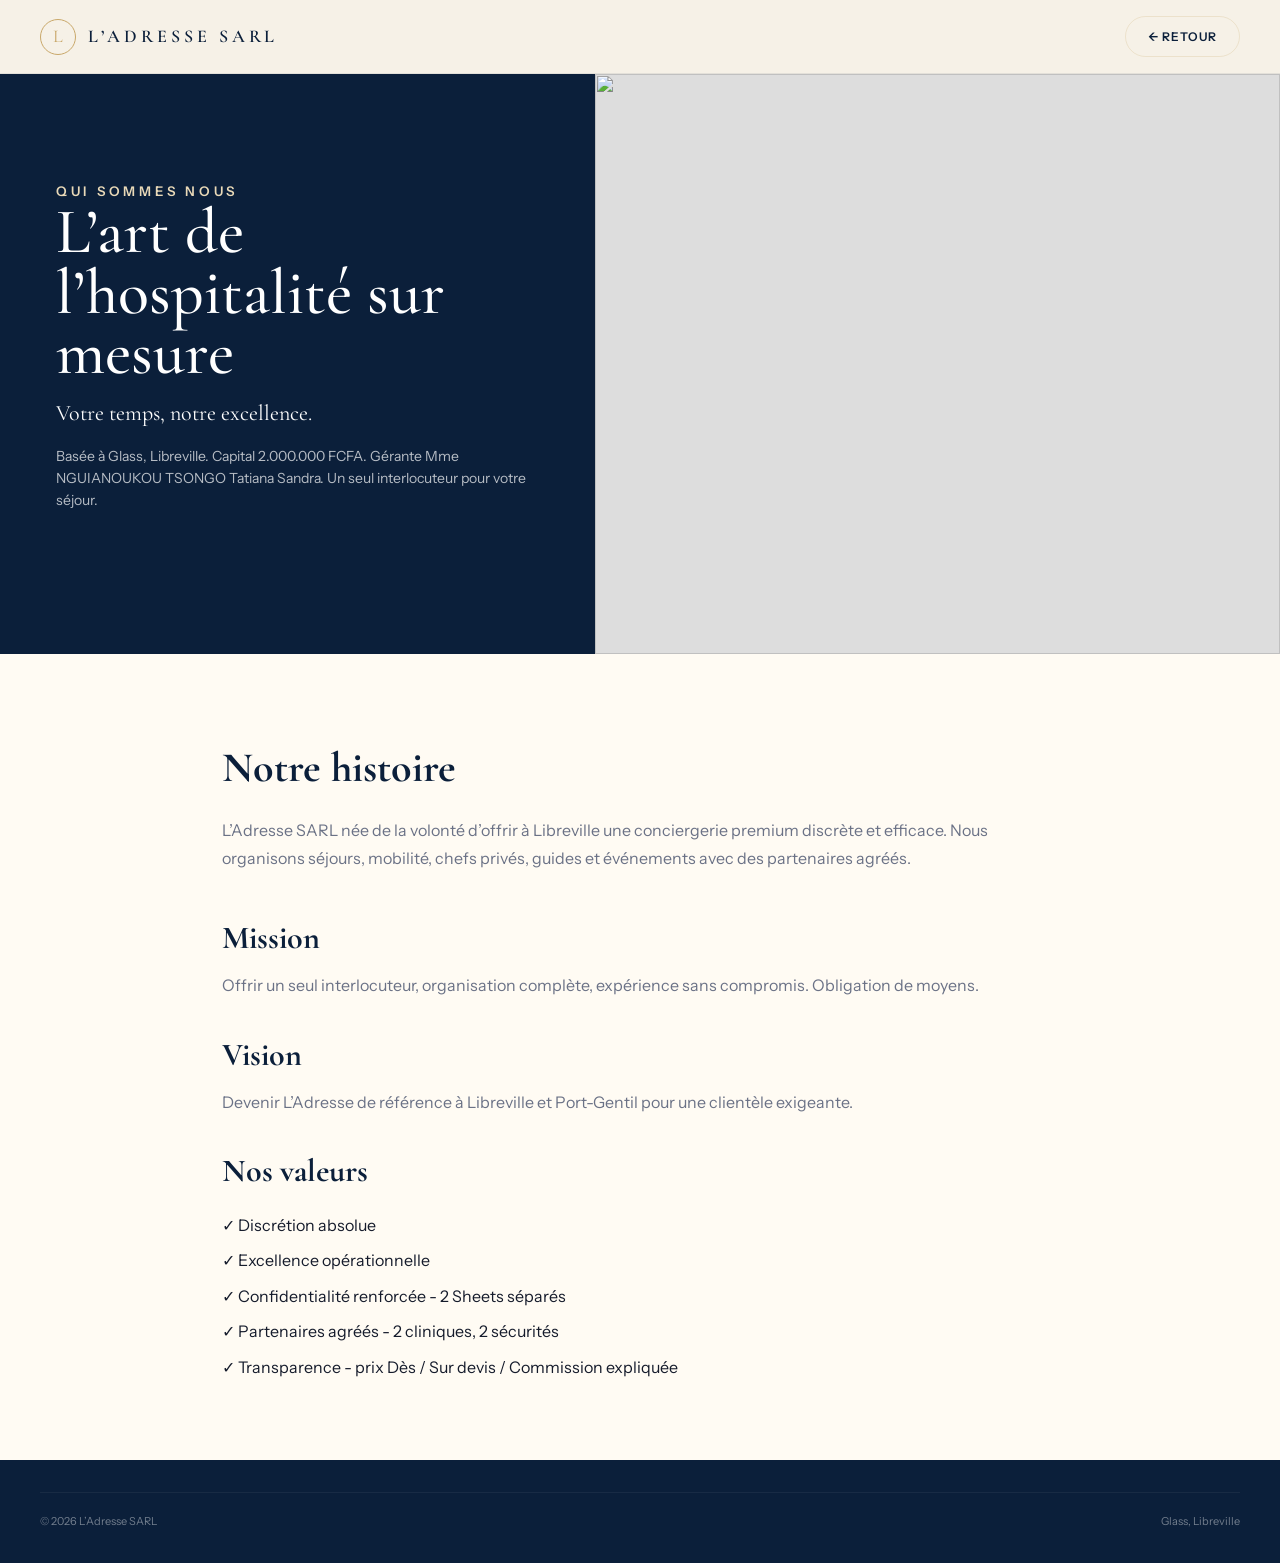
==== qui-sommes-nous.html @ 58cf84de "Update and rename admin.html to qui-sommes-nous.html" ====
<!DOCTYPE html>
<html lang="fr">
<head><meta charset="UTF-8"><meta name="viewport" content="width=device-width, initial-scale=1.0">
<title>Qui sommes nous - L’Adresse SARL</title>
<link href="https://fonts.googleapis.com/css2?family=Cormorant+Garamond:wght@400;600;700&family=Instrument+Sans:wght@400;500;600&display=swap" rel="stylesheet">
<link rel="stylesheet" href="style.css"></head>
<body>
<header class="top-header"><div class="brand"><div class="brand-icon">L</div><div class="brand-name">L’ADRESSE SARL</div></div><a class="btn-contact" href="index.html">← Retour</a></header>
<section class="hero" style="min-height:55vh"><div class="hero-left"><small style="letter-spacing:0.28em;color:var(--gold-light);font-weight:600">QUI SOMMES NOUS</small><h1>L’art de l’hospitalité sur mesure</h1><div class="hero-sub">Votre temps, notre excellence.</div><p class="hero-desc">Basée à Glass, Libreville. Capital 2.000.000 FCFA. Gérante Mme NGUIANOUKOU TSONGO Tatiana Sandra. Un seul interlocuteur pour votre séjour.</p></div><div class="hero-right"><img src="https://images.unsplash.com/photo-1566073771259-6a8506099945?w=800"></div></section>
<section style="padding:80px 0;background:var(--cream)"><div class="container" style="max-width:900px"><h2 style="font-size:42px;color:var(--navy)">Notre histoire</h2><p style="color:var(--muted);margin:16px 0 40px;line-height:1.7">L’Adresse SARL née de la volonté d’offrir à Libreville une conciergerie premium discrète et efficace. Nous organisons séjours, mobilité, chefs privés, guides et événements avec des partenaires agréés.</p><h2 style="font-size:32px;color:var(--navy)">Mission</h2><p style="color:var(--muted);margin:10px 0 30px">Offrir un seul interlocuteur, organisation complète, expérience sans compromis. Obligation de moyens.</p><h2 style="font-size:32px;color:var(--navy)">Vision</h2><p style="color:var(--muted);margin:10px 0 30px">Devenir L’Adresse de référence à Libreville et Port-Gentil pour une clientèle exigeante.</p><h2 style="font-size:32px;color:var(--navy)">Nos valeurs</h2><ul style="list-style:none;display:grid;gap:10px;margin-top:16px"><li>✓ Discrétion absolue</li><li>✓ Excellence opérationnelle</li><li>✓ Confidentialité renforcée - 2 Sheets séparés</li><li>✓ Partenaires agréés - 2 cliniques, 2 sécurités</li><li>✓ Transparence - prix Dès / Sur devis / Commission expliquée</li></ul></div></section>
<footer class="footer"><div class="footer-bottom"><span>© 2026 L’Adresse SARL</span><span>Glass, Libreville</span></div></footer>
</body>
</html>
---- style.css ----
:root{
--navy:#0B1F3A;--navy-light:#143157;--gold:#C9A86A;--gold-hover:#B8935A;
--gold-light:#E9D9B8;--cream:#FFFBF3;--cream2:#F6F1E7;--paper:#FFFEFB;
--text:#151B2B;--muted:#6B7286;--border:rgba(11,31,58,0.08);--border-gold:rgba(201,168,106,0.22);
}
*{margin:0;padding:0;box-sizing:border-box}
html{scroll-behavior:smooth}
body{font-family:'Instrument Sans',sans-serif;background:var(--cream);color:var(--text);line-height:1.6;-webkit-font-smoothing:antialiased}
h1,h2,h3{font-family:'Cormorant Garamond',serif}
a{text-decoration:none;color:inherit}
img{width:100%;display:block;object-fit:cover}
.container{max-width:1280px;margin:0 auto;padding:0 32px}
.badge-demo{display:inline-block;background:rgba(201,168,106,0.12);border:1px solid var(--border-gold);color:var(--gold-hover);padding:4px 10px;border-radius:100px;font-size:10px;letter-spacing:0.1em;text-transform:uppercase;font-weight:600;margin-bottom:12px}
.top-header{background:var(--cream2);border-bottom:1px solid var(--border);padding:16px 40px;display:flex;justify-content:space-between;align-items:center;position:sticky;top:0;z-index:100}
.brand{display:flex;align-items:center;gap:12px}
.brand-icon{width:36px;height:36px;border:1px solid var(--gold);border-radius:50%;display:flex;align-items:center;justify-content:center;color:var(--gold);font-family:'Cormorant Garamond';font-size:18px}
.brand-name{font-family:'Cormorant Garamond';font-size:18px;letter-spacing:0.22em;font-weight:600;color:var(--navy)}
.nav{display:flex;gap:28px;align-items:center}
.nav a{font-size:12px;letter-spacing:0.14em;text-transform:uppercase;font-weight:500;opacity:.7}
.nav a:hover{opacity:1}
.btn-contact{border:1px solid var(--border-gold);padding:10px 22px;border-radius:100px;font-size:12px;letter-spacing:0.08em;text-transform:uppercase;font-weight:600;color:var(--navy)}
.hero{display:grid;grid-template-columns:1fr 1.15fr;min-height:78vh;overflow:hidden}
.hero-left{background:var(--navy);color:white;padding:80px 56px;display:flex;flex-direction:column;justify-content:center}
.hero-left h1{font-size:64px;line-height:0.95;font-weight:500;margin-bottom:16px}
.hero-sub{font-size:22px;line-height:1.2;margin-bottom:18px;font-family:'Cormorant Garamond';font-weight:400}
.hero-desc{font-size:14px;color:rgba(255,255,255,0.7);line-height:1.6;max-width:480px;margin-bottom:36px}
.hero-btns{display:flex;gap:14px;flex-wrap:wrap}
.btn-gold{background:var(--gold);color:var(--navy);padding:14px 26px;border-radius:8px;font-size:13px;font-weight:600;border:none;cursor:pointer;transition:.2s}
.btn-gold:hover{background:var(--gold-hover);transform:translateY(-1px)}
.btn-outline{border:1px solid rgba(255,255,255,0.25);color:white;padding:13px 26px;border-radius:8px;font-size:13px;background:transparent;cursor:pointer}
.hero-loc{margin-top:36px;font-size:11px;letter-spacing:0.08em;color:var(--gold-light);opacity:.8}
.hero-right{position:relative;background:#ddd}
.hero-right img{height:100%;min-height:580px;object-fit:cover}
.services-intro{background:var(--cream);padding:72px 0 40px;text-align:center;border-bottom:1px solid var(--border)}
.services-intro small{font-size:11px;letter-spacing:0.28em;text-transform:uppercase;color:var(--muted);font-weight:600;display:block;margin-bottom:8px}
.services-intro h2{font-size:15px;letter-spacing:0.02em;font-weight:500;font-family:'Instrument Sans'}
.services-grid-3{display:grid;grid-template-columns:repeat(3,1fr);gap:0;max-width:1100px;margin:40px auto 0;border-top:1px solid var(--border)}
.svc3{padding:40px 32px;text-align:center;border-right:1px solid var(--border)}
.svc3:last-child{border-right:none}
.svc3 h3{font-size:18px;margin-bottom:12px;color:var(--navy)}
.svc3 p{font-size:13px;color:var(--muted);line-height:1.6;max-width:300px;margin:0 auto}
.svc3 .icon img{width:28px;height:28px;object-fit:contain;filter:brightness(0) saturate(100%);opacity:0.9}
.svc3 .icon{background:white;border:1px solid var(--border-gold);width:56px;height:56px;border-radius:50%;display:flex;align-items:center;justify-content:center;margin:0 auto 20px;transition:.2s}
.svc3:hover .icon{border-color:var(--gold);background:var(--cream2);transform:scale(1.05)}
.section-cards{background:var(--cream2);padding:80px 0}
.section-header{max-width:1280px;margin:0 auto 32px;padding:0 32px;text-align:center}
.section-header h2{font-size:42px;line-height:1.05;color:var(--navy);margin-bottom:12px}
.section-header p{color:var(--muted);font-size:14px;max-width:600px;margin:0 auto}
.cards-wrapper{max-width:1280px;margin:0 auto;padding:0 32px;display:flex;justify-content:center}
.cards-scroll{display:flex;gap:24px;overflow-x:auto;padding:10px 0 30px;scroll-snap-type:x mandatory;scrollbar-width:none;max-width:100%}
.cards-scroll.is-centered{justify-content:center;overflow:visible;flex-wrap:wrap}
.cards-scroll::-webkit-scrollbar{display:none}
.q-card{flex:0 0 360px;scroll-snap-align:start;background:white;border:1px solid var(--border);overflow:hidden;transition:.3s;cursor:pointer;border-radius:12px}
.q-card:hover{transform:translateY(-4px);box-shadow:0 18px 40px rgba(11,31,58,0.08)}
.q-card-img{height:380px;overflow:hidden;background:var(--navy)}
.q-card-img img{height:100%;transition:.6s}
.q-card:hover .q-card-img img{transform:scale(1.05)}
.q-card-body{padding:28px 24px 24px}
.q-card-body h3{font-size:26px;line-height:1.1;margin-bottom:14px}
.q-card-body p{font-size:13.5px;color:var(--muted);line-height:1.6;margin-bottom:22px;min-height:60px}
.q-btn{width:100%;background:var(--text);color:white;border:none;padding:14px;border-radius:100px;font-size:13px;font-weight:600;cursor:pointer}

/* ABONNEMENTS - FIX CHOQUE APLICADO AQUÍ */
.abonnements-section{background:var(--navy);color:white;padding:90px 0 110px}
.abonnement-intro{text-align:center;max-width:720px;margin:0 auto 48px}
.abonnement-intro small{letter-spacing:0.28em;text-transform:uppercase;color:var(--gold-light);font-weight:600;font-size:11px;display:block;margin-bottom:8px}
.abonnement-intro h2{font-size:44px;margin:12px 0;color:white;line-height:1.05}
.abonnement-intro p{color:rgba(255,255,255,0.6);font-size:14px;line-height:1.6}
.abonnement-grid{display:grid;grid-template-columns:repeat(3,1fr);gap:24px;row-gap:40px;max-width:1100px;margin:0 auto 64px}
.abonnement-card{background:white;color:var(--text);border-radius:16px;padding:28px;border:1px solid var(--border);display:flex;flex-direction:column}
.abonnement-card.featured{background:var(--cream);border:2px solid var(--gold);transform:none !important;box-shadow:0 20px 40px rgba(0,0,0,0.15);margin-bottom:8px}
.abonnement-top{border-bottom:1px solid var(--border);padding-bottom:20px;margin-bottom:20px}
.badge-abonnement{font-size:10px;letter-spacing:0.1em;text-transform:uppercase;font-weight:600;background:var(--navy);color:white;padding:4px 10px;border-radius:100px;display:inline-block}
.badge-abonnement.gold{background:var(--gold);color:var(--navy)}
.badge-abonnement.dark{background:var(--text)}
.abonnement-card h3{font-family:'Cormorant Garamond';font-size:30px;margin:12px 0 4px;color:var(--navy)}
.price-abonnement{font-family:'Cormorant Garamond';font-size:36px;font-weight:600}
.price-abonnement small{font-family:'Instrument Sans';font-size:12px;color:var(--muted)}
.abonnement-list{list-style:none;margin:0 0 20px;display:flex;flex-direction:column;gap:10px;font-size:13px;color:var(--muted)}
.abonnement-list li:before{content:'✓';color:var(--gold);font-weight:700;margin-right:8px}
.btn-info{width:100%;background:transparent;border:1px solid var(--border);padding:12px;border-radius:100px;font-size:12px;font-weight:600;cursor:pointer;margin-bottom:12px}
.btn-info:hover{background:var(--cream2)}
.info-extra{display:none;background:var(--cream2);padding:14px;border-radius:10px;font-size:12.5px;line-height:1.5;margin-bottom:16px;color:var(--muted)}
.btn-whatsapp{width:100%;background:var(--text);color:white;border:none;padding:14px;border-radius:100px;font-size:13px;font-weight:600;cursor:pointer;margin-top:auto}
.btn-whatsapp:hover{background:var(--navy-light)}
.abonnement-cta-final{text-align:center;margin-top:96px;background:rgba(255,255,255,0.06);border:1px solid rgba(255,255,255,0.1);padding:32px;border-radius:16px;max-width:700px;margin-left:auto;margin-right:auto}
.abonnement-cta-final h3{font-size:28px;color:white;margin-bottom:8px}
.btn-gold-large{background:var(--gold);color:var(--navy);padding:16px 32px;border-radius:100px;border:none;font-weight:700;font-size:14px;cursor:pointer;margin-top:16px}

.config-wrap{max-width:1000px;margin:60px auto;background:white;border-radius:20px;border:1px solid var(--border);overflow:hidden}
.config-tabs{display:flex;border-bottom:1px solid var(--border)}
.config-tabs button{flex:1;padding:18px;border:none;background:transparent;font-size:12px;letter-spacing:0.08em;text-transform:uppercase;font-weight:600;color:var(--muted);cursor:pointer;border-right:1px solid var(--border)}
.config-tabs button.active{background:var(--navy);color:white}
.config-body{padding:32px}
.config-grid{display:grid;grid-template-columns:repeat(2,1fr);gap:16px}
.opt{border:1.5px solid var(--border);border-radius:12px;padding:16px;display:flex;gap:14px;align-items:center;cursor:pointer;transition:.2s}
.opt.selected{border-color:var(--navy);background:var(--cream2)}
.opt img{width:72px;height:72px;border-radius:10px}
.footer{background:var(--navy);color:rgba(255,255,255,0.6);padding:32px 40px;font-size:12px}
.footer-bottom{border-top:1px solid rgba(255,255,255,0.08);padding-top:20px;display:flex;justify-content:space-between;opacity:.7;font-size:11px;max-width:1280px;margin:0 auto;flex-wrap:wrap;gap:12px}
@media(max-width:1024px){
.hero{grid-template-columns:1fr}.hero-left{padding:48px 32px}.hero-right img{min-height:420px}
.services-grid-3{grid-template-columns:1fr;border-top:none}.svc3{border-right:none;border-bottom:1px solid var(--border)}
.abonnement-grid{grid-template-columns:1fr}.abonnement-card.featured{transform:none}
.cards-wrapper{padding:0 16px}
.cards-scroll{justify-content:flex-start!important;overflow-x:auto;flex-wrap:nowrap!important}
.q-card{flex:0 0 85vw}
.nav{display:none}
.top-header{padding:12px 20px}
.container{padding:0 20px}
}
@media(max-width:640px){
.abonnement-intro h2{font-size:32px}
.hero-left h1{font-size:42px}
.price-abonnement{font-size:30px}
}
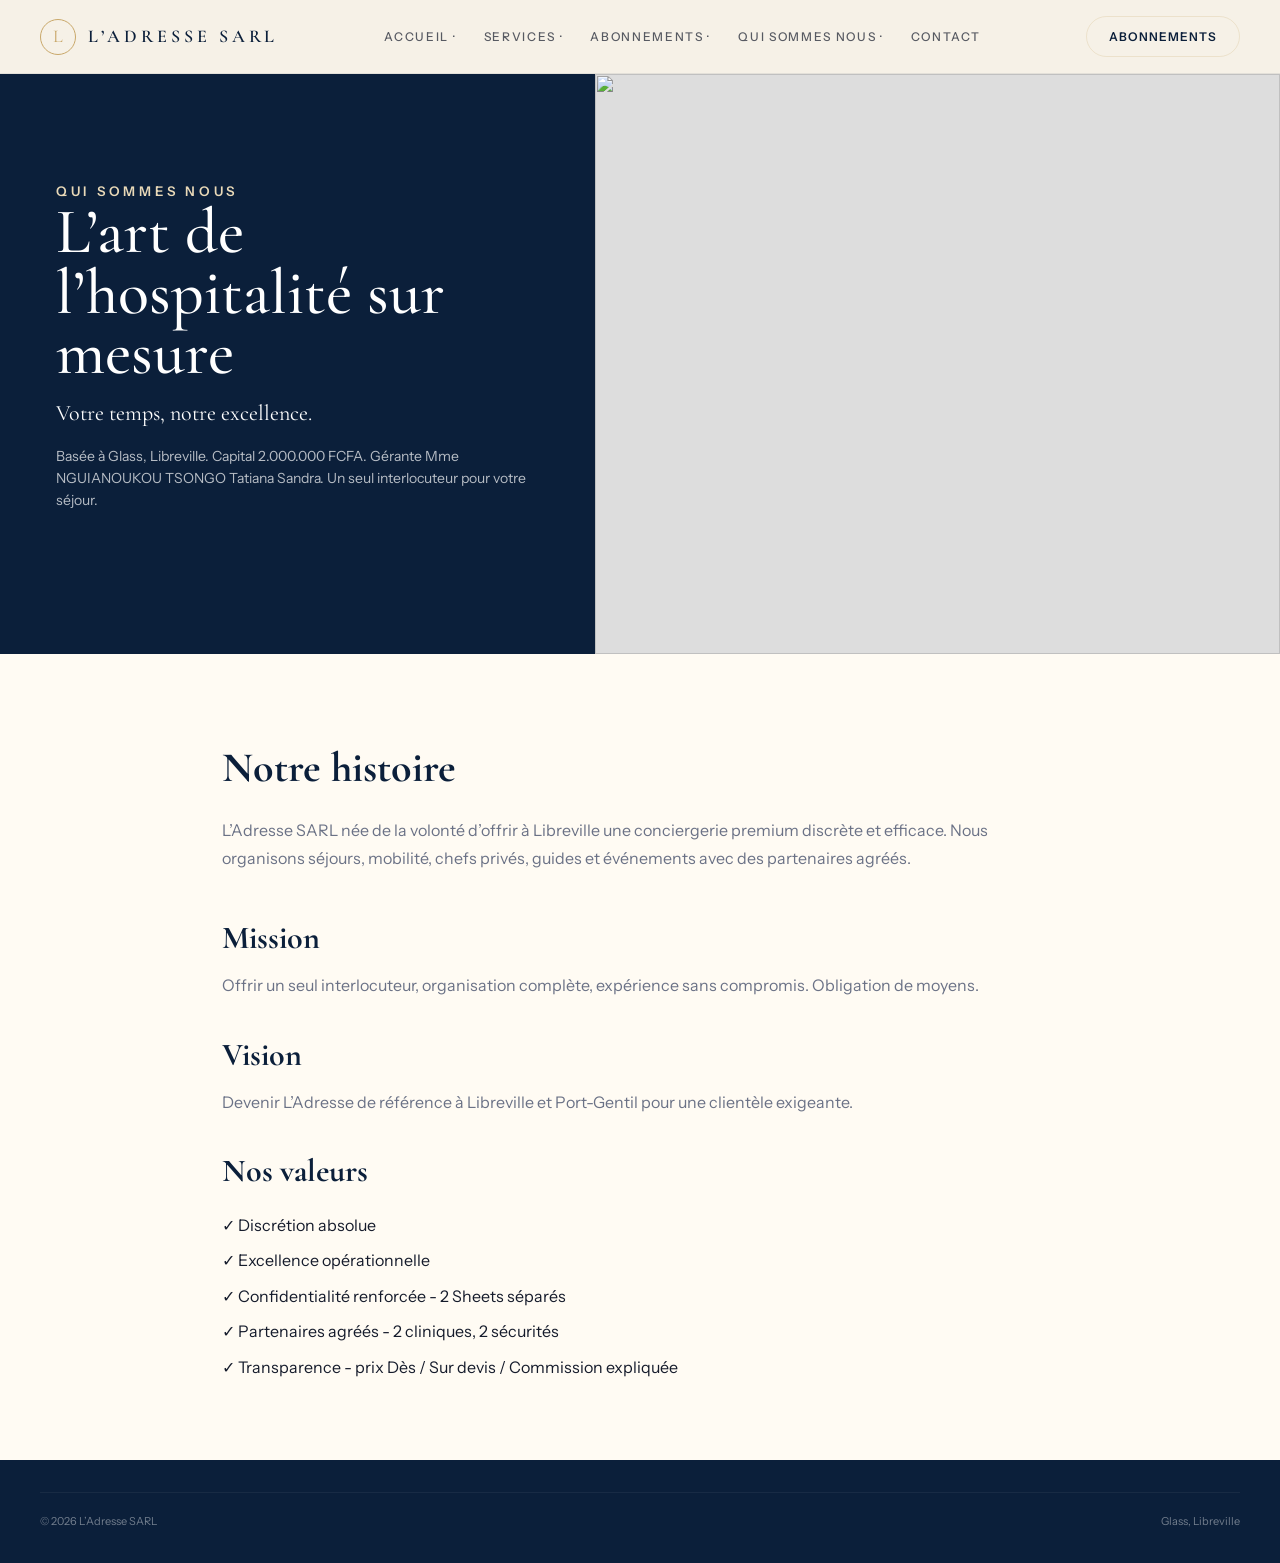
==== commit d685457d: "Add navigation menu to qui-sommes-nous.html" ====
--- a/qui-sommes-nous.html
+++ b/qui-sommes-nous.html
@@ -5,9 +5,31 @@
 <link href="https://fonts.googleapis.com/css2?family=Cormorant+Garamond:wght@400;600;700&family=Instrument+Sans:wght@400;500;600&display=swap" rel="stylesheet">
 <link rel="stylesheet" href="style.css"></head>
 <body>
-<header class="top-header"><div class="brand"><div class="brand-icon">L</div><div class="brand-name">L’ADRESSE SARL</div></div><a class="btn-contact" href="index.html">← Retour</a></header>
-<section class="hero" style="min-height:55vh"><div class="hero-left"><small style="letter-spacing:0.28em;color:var(--gold-light);font-weight:600">QUI SOMMES NOUS</small><h1>L’art de l’hospitalité sur mesure</h1><div class="hero-sub">Votre temps, notre excellence.</div><p class="hero-desc">Basée à Glass, Libreville. Capital 2.000.000 FCFA. Gérante Mme NGUIANOUKOU TSONGO Tatiana Sandra. Un seul interlocuteur pour votre séjour.</p></div><div class="hero-right"><img src="https://images.unsplash.com/photo-1566073771259-6a8506099945?w=800"></div></section>
+  
+<header class="top-header">
+  <div class="brand"><div class="brand-icon">L</div><div class="brand-name">L’ADRESSE SARL</div></div>
+  <nav class="nav" id="mainNav">
+    <a href="index.html#accueil">Accueil ·</a>
+    <a href="index.html#services">Services ·</a>
+    <a href="index.html#abonnements">Abonnements ·</a>
+    <a href="qui-sommes-nous.html">Qui sommes nous ·</a>
+    <a href="index.html#contact">Contact</a>
+  </nav>
+  <div style="display:flex;gap:10px;align-items:center">
+    <a class="btn-contact hide-mobile" href="index.html#abonnements">Abonnements</a>
+    <button class="burger" id="burgerBtn" aria-label="Menu">☰</button>
+  </div>
+</header>
+
+  <section class="hero" style="min-height:55vh"><div class="hero-left"><small style="letter-spacing:0.28em;color:var(--gold-light);font-weight:600">QUI SOMMES NOUS</small><h1>L’art de l’hospitalité sur mesure</h1><div class="hero-sub">Votre temps, notre excellence.</div><p class="hero-desc">Basée à Glass, Libreville. Capital 2.000.000 FCFA. Gérante Mme NGUIANOUKOU TSONGO Tatiana Sandra. Un seul interlocuteur pour votre séjour.</p></div><div class="hero-right"><img src="https://images.unsplash.com/photo-1566073771259-6a8506099945?w=800"></div></section>
 <section style="padding:80px 0;background:var(--cream)"><div class="container" style="max-width:900px"><h2 style="font-size:42px;color:var(--navy)">Notre histoire</h2><p style="color:var(--muted);margin:16px 0 40px;line-height:1.7">L’Adresse SARL née de la volonté d’offrir à Libreville une conciergerie premium discrète et efficace. Nous organisons séjours, mobilité, chefs privés, guides et événements avec des partenaires agréés.</p><h2 style="font-size:32px;color:var(--navy)">Mission</h2><p style="color:var(--muted);margin:10px 0 30px">Offrir un seul interlocuteur, organisation complète, expérience sans compromis. Obligation de moyens.</p><h2 style="font-size:32px;color:var(--navy)">Vision</h2><p style="color:var(--muted);margin:10px 0 30px">Devenir L’Adresse de référence à Libreville et Port-Gentil pour une clientèle exigeante.</p><h2 style="font-size:32px;color:var(--navy)">Nos valeurs</h2><ul style="list-style:none;display:grid;gap:10px;margin-top:16px"><li>✓ Discrétion absolue</li><li>✓ Excellence opérationnelle</li><li>✓ Confidentialité renforcée - 2 Sheets séparés</li><li>✓ Partenaires agréés - 2 cliniques, 2 sécurités</li><li>✓ Transparence - prix Dès / Sur devis / Commission expliquée</li></ul></div></section>
 <footer class="footer"><div class="footer-bottom"><span>© 2026 L’Adresse SARL</span><span>Glass, Libreville</span></div></footer>
+<script>
+const burger=document.getElementById('burgerBtn');
+const nav=document.getElementById('mainNav');
+if(burger){burger.addEventListener('click',()=>{nav.classList.toggle('open'); burger.textContent=nav.classList.contains('open')?'✕':'☰';});}
+document.querySelectorAll('.nav a').forEach(a=>a.addEventListener('click',()=>{nav.classList.remove('open'); if(burger) burger.textContent='☰';}));
+</script>
+
 </body>
 </html>
--- a/style.css
+++ b/style.css
@@ -5,9 +5,9 @@
 }
 *{margin:0;padding:0;box-sizing:border-box}
 html{scroll-behavior:smooth}
-body{font-family:'Instrument Sans',sans-serif;background:var(--cream);color:var(--text);line-height:1.6;-webkit-font-smoothing:antialiased}
+body{font-family:'Instrument Sans',sans-serif;background:var(--cream);color:var(--text);line-height:1.6;-webkit-font-smoothing:antialiased;-webkit-tap-highlight-color:transparent}
 h1,h2,h3{font-family:'Cormorant Garamond',serif}
-a{text-decoration:none;color:inherit}
+a{text-decoration:none;color:inherit;-webkit-text-fill-color:inherit}
 img{width:100%;display:block;object-fit:cover}
 .container{max-width:1280px;margin:0 auto;padding:0 32px}
 .badge-demo{display:inline-block;background:rgba(201,168,106,0.12);border:1px solid var(--border-gold);color:var(--gold-hover);padding:4px 10px;border-radius:100px;font-size:10px;letter-spacing:0.1em;text-transform:uppercase;font-weight:600;margin-bottom:12px}
@@ -29,8 +29,8 @@
 .btn-gold:hover{background:var(--gold-hover);transform:translateY(-1px)}
 .btn-outline{border:1px solid rgba(255,255,255,0.25);color:white;padding:13px 26px;border-radius:8px;font-size:13px;background:transparent;cursor:pointer}
 .hero-loc{margin-top:36px;font-size:11px;letter-spacing:0.08em;color:var(--gold-light);opacity:.8}
-.hero-right{position:relative;background:#ddd}
-.hero-right img{height:100%;min-height:580px;object-fit:cover}
+.hero-right{position:relative;background:#ddd;display:block}
+.hero-right img{height:100%;min-height:580px;object-fit:cover;display:block}
 .services-intro{background:var(--cream);padding:72px 0 40px;text-align:center;border-bottom:1px solid var(--border)}
 .services-intro small{font-size:11px;letter-spacing:0.28em;text-transform:uppercase;color:var(--muted);font-weight:600;display:block;margin-bottom:8px}
 .services-intro h2{font-size:15px;letter-spacing:0.02em;font-weight:500;font-family:'Instrument Sans'}
@@ -59,8 +59,6 @@
 .q-card-body h3{font-size:26px;line-height:1.1;margin-bottom:14px}
 .q-card-body p{font-size:13.5px;color:var(--muted);line-height:1.6;margin-bottom:22px;min-height:60px}
 .q-btn{width:100%;background:var(--text);color:white;border:none;padding:14px;border-radius:100px;font-size:13px;font-weight:600;cursor:pointer}
-
-/* ABONNEMENTS - FIX CHOQUE APLICADO AQUÍ */
 .abonnements-section{background:var(--navy);color:white;padding:90px 0 110px}
 .abonnement-intro{text-align:center;max-width:720px;margin:0 auto 48px}
 .abonnement-intro small{letter-spacing:0.28em;text-transform:uppercase;color:var(--gold-light);font-weight:600;font-size:11px;display:block;margin-bottom:8px}
@@ -86,18 +84,19 @@
 .abonnement-cta-final{text-align:center;margin-top:96px;background:rgba(255,255,255,0.06);border:1px solid rgba(255,255,255,0.1);padding:32px;border-radius:16px;max-width:700px;margin-left:auto;margin-right:auto}
 .abonnement-cta-final h3{font-size:28px;color:white;margin-bottom:8px}
 .btn-gold-large{background:var(--gold);color:var(--navy);padding:16px 32px;border-radius:100px;border:none;font-weight:700;font-size:14px;cursor:pointer;margin-top:16px}
-
-.config-wrap{max-width:1000px;margin:60px auto;background:white;border-radius:20px;border:1px solid var(--border);overflow:hidden}
-.config-tabs{display:flex;border-bottom:1px solid var(--border)}
+.config-wrap{max-width:1000px;margin:60px auto;background:white;border-radius:20px;border:1px solid var(--border);overflow:hidden;position:relative}
+.config-tabs{display:flex;border-bottom:1px solid var(--border);overflow:hidden}
 .config-tabs button{flex:1;padding:18px;border:none;background:transparent;font-size:12px;letter-spacing:0.08em;text-transform:uppercase;font-weight:600;color:var(--muted);cursor:pointer;border-right:1px solid var(--border)}
 .config-tabs button.active{background:var(--navy);color:white}
 .config-body{padding:32px}
 .config-grid{display:grid;grid-template-columns:repeat(2,1fr);gap:16px}
-.opt{border:1.5px solid var(--border);border-radius:12px;padding:16px;display:flex;gap:14px;align-items:center;cursor:pointer;transition:.2s}
+.opt{border:1.5px solid var(--border);border-radius:12px;padding:16px;display:flex;gap:14px;align-items:center;cursor:pointer;transition:.2s;background:white}
 .opt.selected{border-color:var(--navy);background:var(--cream2)}
-.opt img{width:72px;height:72px;border-radius:10px}
+.opt img{width:72px;height:72px;border-radius:10px;flex-shrink:0}
 .footer{background:var(--navy);color:rgba(255,255,255,0.6);padding:32px 40px;font-size:12px}
 .footer-bottom{border-top:1px solid rgba(255,255,255,0.08);padding-top:20px;display:flex;justify-content:space-between;opacity:.7;font-size:11px;max-width:1280px;margin:0 auto;flex-wrap:wrap;gap:12px}
+a[href^="tel"], a[href^="mailto"], .footer-bottom span{color:inherit !important;-webkit-text-fill-color:inherit !important;text-decoration:none !important}
+
 @media(max-width:1024px){
 .hero{grid-template-columns:1fr}.hero-left{padding:48px 32px}.hero-right img{min-height:420px}
 .services-grid-3{grid-template-columns:1fr;border-top:none}.svc3{border-right:none;border-bottom:1px solid var(--border)}
@@ -109,8 +108,50 @@
 .top-header{padding:12px 20px}
 .container{padding:0 20px}
 }
+
+@media(max-width:768px){
+.hero{display:flex !important;flex-direction:column !important;min-height:auto !important}
+.hero-left{padding:32px 20px !important;order:1}
+.hero-left h1{font-size:38px !important}
+.hero-right{order:2;width:100% !important;height:300px !important;min-height:300px !important;display:block !important;margin:0 !important;border-radius:0 !important}
+.hero-right img{height:100% !important;min-height:300px !important;width:100% !important;object-fit:cover !important}
+.config-wrap{margin:20px auto !important;border-radius:16px !important}
+.config-tabs{display:flex !important;overflow-x:auto !important;-webkit-overflow-scrolling:touch !important;scrollbar-width:none !important}
+.config-tabs::-webkit-scrollbar{display:none !important}
+.config-tabs button{flex:0 0 44% !important;white-space:normal !important;line-height:1.2 !important;font-size:11px !important;padding:14px 10px !important;min-height:54px !important;display:flex !important;align-items:center !important;justify-content:center !important}
+.config-wrap::after{content:"← glissez pour voir →";position:absolute;bottom:6px;left:50%;transform:translateX(-50%);font-size:9px;letter-spacing:0.15em;text-transform:uppercase;color:var(--muted);opacity:0.6;pointer-events:none;background:var(--cream);padding:2px 10px;border-radius:100px;border:1px solid var(--border)}
+.config-body{padding:16px !important;padding-bottom:32px !important}
+.config-grid{grid-template-columns:1fr !important;gap:12px !important}
+.config-grid .opt{width:100% !important;min-height:80px !important}
+.config-grid .opt img{width:62px !important;height:62px !important}
+.config-body input, .config-body select{font-size:16px !important}
+.config-body div[style*="grid-template-columns:1fr 1fr"]{grid-template-columns:1fr !important}
+}
 @media(max-width:640px){
 .abonnement-intro h2{font-size:32px}
 .hero-left h1{font-size:42px}
 .price-abonnement{font-size:30px}
 }
+
+/* MENU MOBILE L'ADRESSE - FIX */
+.burger{display:none;background:var(--navy);color:white;border:none;width:44px;height:44px;border-radius:12px;font-size:22px;cursor:pointer}
+@media (max-width: 900px){
+  .top-header{padding:12px 16px;position:sticky;top:0;z-index:100;background:white}
+  .burger{display:block}
+  .hide-mobile{display:none !important}
+  .nav{
+    position:fixed;top:70px;left:0;right:0;background:white;
+    flex-direction:column;align-items:flex-start;
+    padding:20px;gap:16px;
+    box-shadow:0 10px 30px rgba(0,0,0,0.1);
+    transform:translateY(-120%);transition:0.3s ease;opacity:0;pointer-events:none;
+  }
+  .nav.open{transform:translateY(0);opacity:1;pointer-events:auto}
+  .nav a{font-size:18px !important}
+  .hero{flex-direction:column;padding:20px !important}
+  .hero-left h1{font-size:36px !important}
+  .services-grid-3{grid-template-columns:1fr !important}
+  .config-wrap{margin:0 10px}
+  .config-tabs{display:flex;overflow-x:auto;gap:8px;padding-bottom:8px}
+  .config-tabs button{white-space:nowrap;flex-shrink:0}
+}
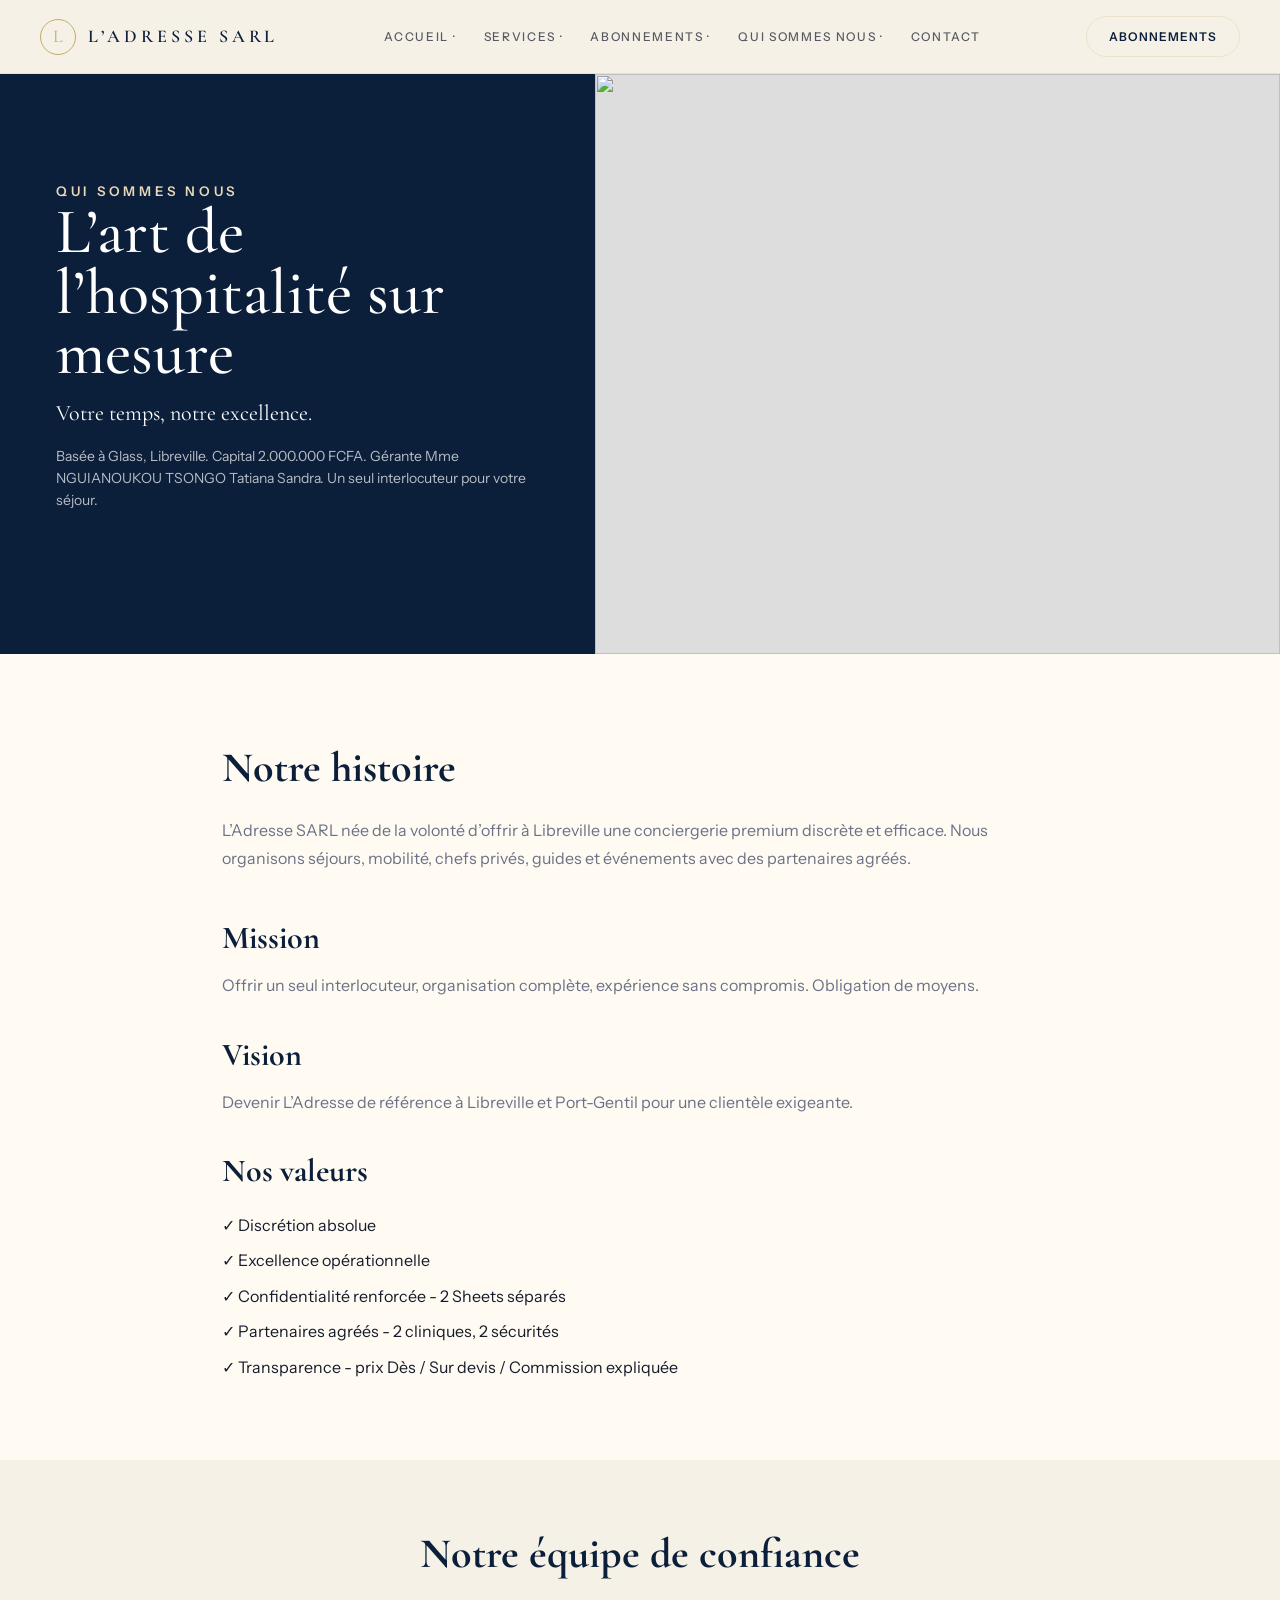
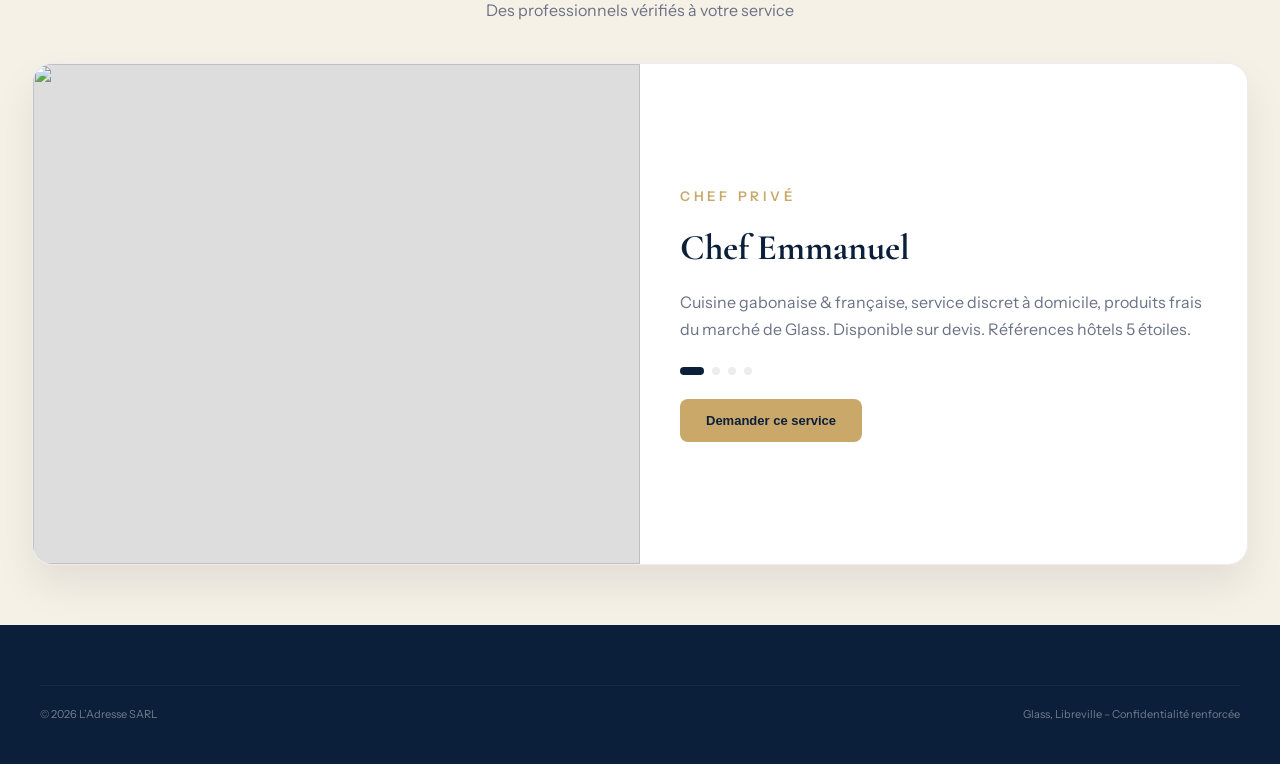
==== commit dbf0a5ec: "Update navigation link and add team section" ====
--- a/qui-sommes-nous.html
+++ b/qui-sommes-nous.html
@@ -5,12 +5,11 @@
 <link href="https://fonts.googleapis.com/css2?family=Cormorant+Garamond:wght@400;600;700&family=Instrument+Sans:wght@400;500;600&display=swap" rel="stylesheet">
 <link rel="stylesheet" href="style.css"></head>
 <body>
-  
 <header class="top-header">
   <div class="brand"><div class="brand-icon">L</div><div class="brand-name">L’ADRESSE SARL</div></div>
   <nav class="nav" id="mainNav">
     <a href="index.html#accueil">Accueil ·</a>
-    <a href="index.html#services">Services ·</a>
+    <a href="index.html#services-cards">Services ·</a>
     <a href="index.html#abonnements">Abonnements ·</a>
     <a href="qui-sommes-nous.html">Qui sommes nous ·</a>
     <a href="index.html#contact">Contact</a>
@@ -20,16 +19,54 @@
     <button class="burger" id="burgerBtn" aria-label="Menu">☰</button>
   </div>
 </header>
+<section class="hero" style="min-height:55vh"><div class="hero-left"><small style="letter-spacing:0.28em;color:var(--gold-light);font-weight:600">QUI SOMMES NOUS</small><h1>L’art de l’hospitalité sur mesure</h1><div class="hero-sub">Votre temps, notre excellence.</div><p class="hero-desc">Basée à Glass, Libreville. Capital 2.000.000 FCFA. Gérante Mme NGUIANOUKOU TSONGO Tatiana Sandra. Un seul interlocuteur pour votre séjour.</p></div><div class="hero-right"><img src="https://images.unsplash.com/photo-1566073771259-6a8506099945?w=800"></div></section>
+<section style="padding:80px 0;background:var(--cream)"><div class="container" style="max-width:900px"><h2 style="font-size:42px;color:var(--navy)">Notre histoire</h2><p style="color:var(--muted);margin:16px 0 40px;line-height:1.7">L’Adresse SARL née de la volonté d’offrir à Libreville une conciergerie premium discrète et efficace. Nous organisons séjours, mobilité, chefs privés, guides et événements avec des partenaires agréés.</p><h2 style="font-size:32px;color:var(--navy)">Mission</h2><p style="color:var(--muted);margin:10px 0 30px">Offrir un seul interlocuteur, organisation complète, expérience sans compromis. Obligation de moyens.</p><h2 style="font-size:32px;color:var(--navy)">Vision</h2><p style="color:var(--muted);margin:10px 0 30px">Devenir L’Adresse de référence à Libreville et Port-Gentil pour une clientèle exigeante.</p><h2 style="font-size:32px;color:var(--navy)">Nos valeurs</h2><ul style="list-style:none;display:grid;gap:10px;margin-top:16px"><li>✓ Discrétion absolue</li><li>✓ Excellence opérationnelle</li><li>✓ Confidentialité renforcée - 2 Sheets séparés</li><li>✓ Partenaires agréés - 2 cliniques, 2 sécurités</li><li>✓ Transparence - prix Dès / Sur devis / Commission expliquée</li></ul></div></section>
 
-  <section class="hero" style="min-height:55vh"><div class="hero-left"><small style="letter-spacing:0.28em;color:var(--gold-light);font-weight:600">QUI SOMMES NOUS</small><h1>L’art de l’hospitalité sur mesure</h1><div class="hero-sub">Votre temps, notre excellence.</div><p class="hero-desc">Basée à Glass, Libreville. Capital 2.000.000 FCFA. Gérante Mme NGUIANOUKOU TSONGO Tatiana Sandra. Un seul interlocuteur pour votre séjour.</p></div><div class="hero-right"><img src="https://images.unsplash.com/photo-1566073771259-6a8506099945?w=800"></div></section>
-<section style="padding:80px 0;background:var(--cream)"><div class="container" style="max-width:900px"><h2 style="font-size:42px;color:var(--navy)">Notre histoire</h2><p style="color:var(--muted);margin:16px 0 40px;line-height:1.7">L’Adresse SARL née de la volonté d’offrir à Libreville une conciergerie premium discrète et efficace. Nous organisons séjours, mobilité, chefs privés, guides et événements avec des partenaires agréés.</p><h2 style="font-size:32px;color:var(--navy)">Mission</h2><p style="color:var(--muted);margin:10px 0 30px">Offrir un seul interlocuteur, organisation complète, expérience sans compromis. Obligation de moyens.</p><h2 style="font-size:32px;color:var(--navy)">Vision</h2><p style="color:var(--muted);margin:10px 0 30px">Devenir L’Adresse de référence à Libreville et Port-Gentil pour une clientèle exigeante.</p><h2 style="font-size:32px;color:var(--navy)">Nos valeurs</h2><ul style="list-style:none;display:grid;gap:10px;margin-top:16px"><li>✓ Discrétion absolue</li><li>✓ Excellence opérationnelle</li><li>✓ Confidentialité renforcée - 2 Sheets séparés</li><li>✓ Partenaires agréés - 2 cliniques, 2 sécurités</li><li>✓ Transparence - prix Dès / Sur devis / Commission expliquée</li></ul></div></section>
-<footer class="footer"><div class="footer-bottom"><span>© 2026 L’Adresse SARL</span><span>Glass, Libreville</span></div></footer>
+<section style="padding:60px 0;background:var(--cream2)">
+<div class="container">
+<h2 style="font-size:42px;color:var(--navy);text-align:center">Notre équipe de confiance</h2>
+<p style="text-align:center;color:var(--muted);margin-top:10px">Des professionnels vérifiés à votre service</p>
+<div id="teamCarousel" style="display:grid;grid-template-columns:1fr 1fr;gap:0;margin-top:40px;background:white;border-radius:20px;overflow:hidden;border:1px solid var(--border);box-shadow:0 20px 40px rgba(0,0,0,0.08)">
+  <div style="height:500px;background:#ddd;overflow:hidden"><img id="teamImg" src="https://images.unsplash.com/photo-1556910103-1c02745a30bf?w=800" style="height:100%;object-fit:cover;transition:opacity 0.5s"></div>
+  <div style="padding:40px;display:flex;flex-direction:column;justify-content:center">
+    <small id="teamRole" style="letter-spacing:0.28em;color:var(--gold);font-weight:600;transition:0.3s">CHEF PRIVÉ</small>
+    <h3 id="teamName" style="font-size:36px;color:var(--navy);margin:12px 0;transition:0.3s">Chef Emmanuel</h3>
+    <p id="teamDesc" style="color:var(--muted);line-height:1.7;transition:0.3s">Cuisine gabonaise & française, service discret à domicile, produits frais du marché de Glass. Disponible sur devis. Références hôtels 5 étoiles.</p>
+    <div style="display:flex;gap:8px;margin-top:24px"><span class="dot active"></span><span class="dot"></span><span class="dot"></span><span class="dot"></span></div>
+    <button class="btn-gold" style="margin-top:24px;width:fit-content" onclick="window.location.href='service-conciergerie.html'">Demander ce service</button>
+  </div>
+</div>
+</div>
+</section>
+
+<footer class="footer"><div class="footer-bottom"><span>© 2026 L’Adresse SARL</span><span>Glass, Libreville – Confidentialité renforcée</span></div></footer>
+<script>
+const team=[
+{role:'CHEF PRIVÉ',name:'Chef Emmanuel',desc:'Cuisine gabonaise & française, service discret à domicile, produits frais du marché de Glass. Disponible sur devis. Références hôtels 5 étoiles.',img:'https://images.unsplash.com/photo-1556910103-1c02745a30bf?w=800'},
+{role:'NOUNOU & GARDE',name:'Aline - Nounou certifiée',desc:'Garde d’enfants experte, bilingue FR/EN, références vérifiées, disponible jour/nuit. Formation premiers secours. Confidentialité absolue.',img:'https://images.unsplash.com/photo-1596464716127-f2a82984de30?w=800'},
+{role:'CHAUFFEUR PRIVÉ',name:'Bertrand - Chauffeur',desc:'Chauffeur privé berline & SUV Premium, connaissance parfaite de Libreville, discrétion et ponctualité. 20.000 FCFA/j berline, 35.000 SUV.',img:'https://images.unsplash.com/photo-1507003211169-0a1dd7228f2d?w=800'},
+{role:'MÉNAGE & ENTRETIEN',name:'Équipe Housekeeping',desc:'Ménage premium, pressing, gestion Airbnb, entretien domicile. Formation hôtellerie, matériel inclus, service après-fête.',img:'https://images.unsplash.com/photo-1581578731548-c64695cc6952?w=800'}
+];
+let idx=0;
+function showTeam(i){
+ const img=document.getElementById('teamImg');
+ img.style.opacity=0;
+ setTimeout(()=>{
+   img.src=team[i].img;
+   document.getElementById('teamRole').innerText=team[i].role;
+   document.getElementById('teamName').innerText=team[i].name;
+   document.getElementById('teamDesc').innerText=team[i].desc;
+   document.querySelectorAll('.dot').forEach((d,j)=>d.classList.toggle('active',j===i));
+   img.style.opacity=1;
+ },300);
+}
+setInterval(()=>{idx=(idx+1)%team.length; showTeam(idx);},4000);
+</script>
 <script>
 const burger=document.getElementById('burgerBtn');
 const nav=document.getElementById('mainNav');
 if(burger){burger.addEventListener('click',()=>{nav.classList.toggle('open'); burger.textContent=nav.classList.contains('open')?'✕':'☰';});}
 document.querySelectorAll('.nav a').forEach(a=>a.addEventListener('click',()=>{nav.classList.remove('open'); if(burger) burger.textContent='☰';}));
 </script>
-
 </body>
 </html>
--- a/style.css
+++ b/style.css
@@ -7,10 +7,9 @@
 html{scroll-behavior:smooth}
 body{font-family:'Instrument Sans',sans-serif;background:var(--cream);color:var(--text);line-height:1.6;-webkit-font-smoothing:antialiased;-webkit-tap-highlight-color:transparent}
 h1,h2,h3{font-family:'Cormorant Garamond',serif}
-a{text-decoration:none;color:inherit;-webkit-text-fill-color:inherit}
+a{text-decoration:none;color:inherit}
 img{width:100%;display:block;object-fit:cover}
 .container{max-width:1280px;margin:0 auto;padding:0 32px}
-.badge-demo{display:inline-block;background:rgba(201,168,106,0.12);border:1px solid var(--border-gold);color:var(--gold-hover);padding:4px 10px;border-radius:100px;font-size:10px;letter-spacing:0.1em;text-transform:uppercase;font-weight:600;margin-bottom:12px}
 .top-header{background:var(--cream2);border-bottom:1px solid var(--border);padding:16px 40px;display:flex;justify-content:space-between;align-items:center;position:sticky;top:0;z-index:100}
 .brand{display:flex;align-items:center;gap:12px}
 .brand-icon{width:36px;height:36px;border:1px solid var(--gold);border-radius:50%;display:flex;align-items:center;justify-content:center;color:var(--gold);font-family:'Cormorant Garamond';font-size:18px}
@@ -19,42 +18,40 @@
 .nav a{font-size:12px;letter-spacing:0.14em;text-transform:uppercase;font-weight:500;opacity:.7}
 .nav a:hover{opacity:1}
 .btn-contact{border:1px solid var(--border-gold);padding:10px 22px;border-radius:100px;font-size:12px;letter-spacing:0.08em;text-transform:uppercase;font-weight:600;color:var(--navy)}
+.burger{display:none;background:var(--navy);color:white;border:none;width:44px;height:44px;border-radius:12px;font-size:22px;cursor:pointer;z-index:101}
 .hero{display:grid;grid-template-columns:1fr 1.15fr;min-height:78vh;overflow:hidden}
 .hero-left{background:var(--navy);color:white;padding:80px 56px;display:flex;flex-direction:column;justify-content:center}
 .hero-left h1{font-size:64px;line-height:0.95;font-weight:500;margin-bottom:16px}
-.hero-sub{font-size:22px;line-height:1.2;margin-bottom:18px;font-family:'Cormorant Garamond';font-weight:400}
+.hero-sub{font-size:22px;line-height:1.2;margin-bottom:18px;font-family:'Cormorant Garamond'}
 .hero-desc{font-size:14px;color:rgba(255,255,255,0.7);line-height:1.6;max-width:480px;margin-bottom:36px}
 .hero-btns{display:flex;gap:14px;flex-wrap:wrap}
 .btn-gold{background:var(--gold);color:var(--navy);padding:14px 26px;border-radius:8px;font-size:13px;font-weight:600;border:none;cursor:pointer;transition:.2s}
-.btn-gold:hover{background:var(--gold-hover);transform:translateY(-1px)}
+.btn-gold:hover{background:var(--gold-hover)}
 .btn-outline{border:1px solid rgba(255,255,255,0.25);color:white;padding:13px 26px;border-radius:8px;font-size:13px;background:transparent;cursor:pointer}
 .hero-loc{margin-top:36px;font-size:11px;letter-spacing:0.08em;color:var(--gold-light);opacity:.8}
-.hero-right{position:relative;background:#ddd;display:block}
-.hero-right img{height:100%;min-height:580px;object-fit:cover;display:block}
+.hero-right{position:relative;background:#ddd}
+.hero-right img{height:100%;min-height:580px;object-fit:cover}
 .services-intro{background:var(--cream);padding:72px 0 40px;text-align:center;border-bottom:1px solid var(--border)}
 .services-intro small{font-size:11px;letter-spacing:0.28em;text-transform:uppercase;color:var(--muted);font-weight:600;display:block;margin-bottom:8px}
-.services-intro h2{font-size:15px;letter-spacing:0.02em;font-weight:500;font-family:'Instrument Sans'}
+.services-intro h2{font-size:15px;font-weight:500;font-family:'Instrument Sans'}
 .services-grid-3{display:grid;grid-template-columns:repeat(3,1fr);gap:0;max-width:1100px;margin:40px auto 0;border-top:1px solid var(--border)}
 .svc3{padding:40px 32px;text-align:center;border-right:1px solid var(--border)}
 .svc3:last-child{border-right:none}
 .svc3 h3{font-size:18px;margin-bottom:12px;color:var(--navy)}
-.svc3 p{font-size:13px;color:var(--muted);line-height:1.6;max-width:300px;margin:0 auto}
-.svc3 .icon img{width:28px;height:28px;object-fit:contain;filter:brightness(0) saturate(100%);opacity:0.9}
-.svc3 .icon{background:white;border:1px solid var(--border-gold);width:56px;height:56px;border-radius:50%;display:flex;align-items:center;justify-content:center;margin:0 auto 20px;transition:.2s}
-.svc3:hover .icon{border-color:var(--gold);background:var(--cream2);transform:scale(1.05)}
+.svc3 p{font-size:13px;color:var(--muted);line-height:1.6}
+.svc3 .icon img{width:28px;height:28px;object-fit:contain}
+.svc3 .icon{background:white;border:1px solid var(--border-gold);width:56px;height:56px;border-radius:50%;display:flex;align-items:center;justify-content:center;margin:0 auto 20px}
 .section-cards{background:var(--cream2);padding:80px 0}
 .section-header{max-width:1280px;margin:0 auto 32px;padding:0 32px;text-align:center}
 .section-header h2{font-size:42px;line-height:1.05;color:var(--navy);margin-bottom:12px}
-.section-header p{color:var(--muted);font-size:14px;max-width:600px;margin:0 auto}
+.section-header p{color:var(--muted);font-size:14px}
 .cards-wrapper{max-width:1280px;margin:0 auto;padding:0 32px;display:flex;justify-content:center}
 .cards-scroll{display:flex;gap:24px;overflow-x:auto;padding:10px 0 30px;scroll-snap-type:x mandatory;scrollbar-width:none;max-width:100%}
-.cards-scroll.is-centered{justify-content:center;overflow:visible;flex-wrap:wrap}
+.cards-scroll.is-centered{justify-content:center;flex-wrap:wrap}
 .cards-scroll::-webkit-scrollbar{display:none}
-.q-card{flex:0 0 360px;scroll-snap-align:start;background:white;border:1px solid var(--border);overflow:hidden;transition:.3s;cursor:pointer;border-radius:12px}
-.q-card:hover{transform:translateY(-4px);box-shadow:0 18px 40px rgba(11,31,58,0.08)}
+.q-card{flex:0 0 360px;scroll-snap-align:start;background:white;border:1px solid var(--border);overflow:hidden;border-radius:12px}
 .q-card-img{height:380px;overflow:hidden;background:var(--navy)}
-.q-card-img img{height:100%;transition:.6s}
-.q-card:hover .q-card-img img{transform:scale(1.05)}
+.q-card-img img{height:100%}
 .q-card-body{padding:28px 24px 24px}
 .q-card-body h3{font-size:26px;line-height:1.1;margin-bottom:14px}
 .q-card-body p{font-size:13.5px;color:var(--muted);line-height:1.6;margin-bottom:22px;min-height:60px}
@@ -63,95 +60,49 @@
 .abonnement-intro{text-align:center;max-width:720px;margin:0 auto 48px}
 .abonnement-intro small{letter-spacing:0.28em;text-transform:uppercase;color:var(--gold-light);font-weight:600;font-size:11px;display:block;margin-bottom:8px}
 .abonnement-intro h2{font-size:44px;margin:12px 0;color:white;line-height:1.05}
-.abonnement-intro p{color:rgba(255,255,255,0.6);font-size:14px;line-height:1.6}
-.abonnement-grid{display:grid;grid-template-columns:repeat(3,1fr);gap:24px;row-gap:40px;max-width:1100px;margin:0 auto 64px}
+.abonnement-grid{display:grid;grid-template-columns:repeat(3,1fr);gap:24px;max-width:1100px;margin:0 auto 64px}
 .abonnement-card{background:white;color:var(--text);border-radius:16px;padding:28px;border:1px solid var(--border);display:flex;flex-direction:column}
-.abonnement-card.featured{background:var(--cream);border:2px solid var(--gold);transform:none !important;box-shadow:0 20px 40px rgba(0,0,0,0.15);margin-bottom:8px}
-.abonnement-top{border-bottom:1px solid var(--border);padding-bottom:20px;margin-bottom:20px}
+.abonnement-card.featured{background:var(--cream);border:2px solid var(--gold)}
 .badge-abonnement{font-size:10px;letter-spacing:0.1em;text-transform:uppercase;font-weight:600;background:var(--navy);color:white;padding:4px 10px;border-radius:100px;display:inline-block}
-.badge-abonnement.gold{background:var(--gold);color:var(--navy)}
-.badge-abonnement.dark{background:var(--text)}
 .abonnement-card h3{font-family:'Cormorant Garamond';font-size:30px;margin:12px 0 4px;color:var(--navy)}
 .price-abonnement{font-family:'Cormorant Garamond';font-size:36px;font-weight:600}
 .price-abonnement small{font-family:'Instrument Sans';font-size:12px;color:var(--muted)}
 .abonnement-list{list-style:none;margin:0 0 20px;display:flex;flex-direction:column;gap:10px;font-size:13px;color:var(--muted)}
 .abonnement-list li:before{content:'✓';color:var(--gold);font-weight:700;margin-right:8px}
-.btn-info{width:100%;background:transparent;border:1px solid var(--border);padding:12px;border-radius:100px;font-size:12px;font-weight:600;cursor:pointer;margin-bottom:12px}
-.btn-info:hover{background:var(--cream2)}
-.info-extra{display:none;background:var(--cream2);padding:14px;border-radius:10px;font-size:12.5px;line-height:1.5;margin-bottom:16px;color:var(--muted)}
 .btn-whatsapp{width:100%;background:var(--text);color:white;border:none;padding:14px;border-radius:100px;font-size:13px;font-weight:600;cursor:pointer;margin-top:auto}
-.btn-whatsapp:hover{background:var(--navy-light)}
-.abonnement-cta-final{text-align:center;margin-top:96px;background:rgba(255,255,255,0.06);border:1px solid rgba(255,255,255,0.1);padding:32px;border-radius:16px;max-width:700px;margin-left:auto;margin-right:auto}
-.abonnement-cta-final h3{font-size:28px;color:white;margin-bottom:8px}
-.btn-gold-large{background:var(--gold);color:var(--navy);padding:16px 32px;border-radius:100px;border:none;font-weight:700;font-size:14px;cursor:pointer;margin-top:16px}
 .config-wrap{max-width:1000px;margin:60px auto;background:white;border-radius:20px;border:1px solid var(--border);overflow:hidden;position:relative}
-.config-tabs{display:flex;border-bottom:1px solid var(--border);overflow:hidden}
+.config-tabs{display:flex;border-bottom:1px solid var(--border)}
 .config-tabs button{flex:1;padding:18px;border:none;background:transparent;font-size:12px;letter-spacing:0.08em;text-transform:uppercase;font-weight:600;color:var(--muted);cursor:pointer;border-right:1px solid var(--border)}
 .config-tabs button.active{background:var(--navy);color:white}
 .config-body{padding:32px}
 .config-grid{display:grid;grid-template-columns:repeat(2,1fr);gap:16px}
-.opt{border:1.5px solid var(--border);border-radius:12px;padding:16px;display:flex;gap:14px;align-items:center;cursor:pointer;transition:.2s;background:white}
+.opt{border:1.5px solid var(--border);border-radius:12px;padding:16px;display:flex;gap:14px;align-items:center;cursor:pointer;background:white;transition:.2s}
 .opt.selected{border-color:var(--navy);background:var(--cream2)}
 .opt img{width:72px;height:72px;border-radius:10px;flex-shrink:0}
-.footer{background:var(--navy);color:rgba(255,255,255,0.6);padding:32px 40px;font-size:12px}
-.footer-bottom{border-top:1px solid rgba(255,255,255,0.08);padding-top:20px;display:flex;justify-content:space-between;opacity:.7;font-size:11px;max-width:1280px;margin:0 auto;flex-wrap:wrap;gap:12px}
-a[href^="tel"], a[href^="mailto"], .footer-bottom span{color:inherit !important;-webkit-text-fill-color:inherit !important;text-decoration:none !important}
-
+.footer{background:var(--navy);color:rgba(255,255,255,0.6);padding:40px;font-size:12px}
+.footer-bottom{border-top:1px solid rgba(255,255,255,0.08);padding-top:20px;display:flex;justify-content:space-between;max-width:1280px;margin:20px auto 0;flex-wrap:wrap;gap:12px;opacity:.7;font-size:11px}
+.social-icon{width:36px;height:36px;border-radius:50%;border:1px solid rgba(255,255,255,0.2);display:flex;align-items:center;justify-content:center;color:white;font-size:12px;font-weight:600;transition:.2s}
+.social-icon:hover{background:var(--gold);color:var(--navy);border-color:var(--gold)}
+.dot{width:8px;height:8px;border-radius:50%;background:var(--border);transition:.3s;display:inline-block}
+.dot.active{background:var(--navy);width:24px;border-radius:10px}
 @media(max-width:1024px){
 .hero{grid-template-columns:1fr}.hero-left{padding:48px 32px}.hero-right img{min-height:420px}
 .services-grid-3{grid-template-columns:1fr;border-top:none}.svc3{border-right:none;border-bottom:1px solid var(--border)}
-.abonnement-grid{grid-template-columns:1fr}.abonnement-card.featured{transform:none}
-.cards-wrapper{padding:0 16px}
-.cards-scroll{justify-content:flex-start!important;overflow-x:auto;flex-wrap:nowrap!important}
-.q-card{flex:0 0 85vw}
-.nav{display:none}
-.top-header{padding:12px 20px}
-.container{padding:0 20px}
+.abonnement-grid{grid-template-columns:1fr}.cards-wrapper{padding:0 16px}
+.cards-scroll{justify-content:flex-start!important;flex-wrap:nowrap!important}.q-card{flex:0 0 85vw}
+.top-header{padding:12px 20px}.container{padding:0 20px}
 }
-
+@media(max-width:900px){
+.burger{display:block}.hide-mobile{display:none !important}
+.nav{position:fixed;top:70px;left:0;right:0;background:white;flex-direction:column;align-items:flex-start;padding:24px;gap:18px;box-shadow:0 10px 30px rgba(0,0,0,0.15);transform:translateY(-130%);transition:0.3s ease;opacity:0;pointer-events:none;z-index:99}
+.nav.open{transform:translateY(0);opacity:1;pointer-events:auto}
+.nav a{font-size:16px !important;opacity:1}.hero{grid-template-columns:1fr !important}
+}
 @media(max-width:768px){
-.hero{display:flex !important;flex-direction:column !important;min-height:auto !important}
-.hero-left{padding:32px 20px !important;order:1}
-.hero-left h1{font-size:38px !important}
-.hero-right{order:2;width:100% !important;height:300px !important;min-height:300px !important;display:block !important;margin:0 !important;border-radius:0 !important}
-.hero-right img{height:100% !important;min-height:300px !important;width:100% !important;object-fit:cover !important}
-.config-wrap{margin:20px auto !important;border-radius:16px !important}
-.config-tabs{display:flex !important;overflow-x:auto !important;-webkit-overflow-scrolling:touch !important;scrollbar-width:none !important}
-.config-tabs::-webkit-scrollbar{display:none !important}
-.config-tabs button{flex:0 0 44% !important;white-space:normal !important;line-height:1.2 !important;font-size:11px !important;padding:14px 10px !important;min-height:54px !important;display:flex !important;align-items:center !important;justify-content:center !important}
-.config-wrap::after{content:"← glissez pour voir →";position:absolute;bottom:6px;left:50%;transform:translateX(-50%);font-size:9px;letter-spacing:0.15em;text-transform:uppercase;color:var(--muted);opacity:0.6;pointer-events:none;background:var(--cream);padding:2px 10px;border-radius:100px;border:1px solid var(--border)}
-.config-body{padding:16px !important;padding-bottom:32px !important}
-.config-grid{grid-template-columns:1fr !important;gap:12px !important}
-.config-grid .opt{width:100% !important;min-height:80px !important}
-.config-grid .opt img{width:62px !important;height:62px !important}
-.config-body input, .config-body select{font-size:16px !important}
+.hero-left h1{font-size:38px !important}.hero-right{height:320px !important}.hero-right img{min-height:320px !important;height:320px !important}
+.config-tabs{overflow-x:auto;-webkit-overflow-scrolling:touch}.config-tabs::-webkit-scrollbar{display:none}
+.config-tabs button{flex:0 0 42%;white-space:normal;line-height:1.2;font-size:11px;padding:14px 10px;min-height:54px;display:flex;align-items:center;justify-content:center}
+.config-body{padding:16px !important}.config-grid{grid-template-columns:1fr !important}
 .config-body div[style*="grid-template-columns:1fr 1fr"]{grid-template-columns:1fr !important}
+#teamCarousel{grid-template-columns:1fr !important}
 }
-@media(max-width:640px){
-.abonnement-intro h2{font-size:32px}
-.hero-left h1{font-size:42px}
-.price-abonnement{font-size:30px}
-}
-
-/* MENU MOBILE L'ADRESSE - FIX */
-.burger{display:none;background:var(--navy);color:white;border:none;width:44px;height:44px;border-radius:12px;font-size:22px;cursor:pointer}
-@media (max-width: 900px){
-  .top-header{padding:12px 16px;position:sticky;top:0;z-index:100;background:white}
-  .burger{display:block}
-  .hide-mobile{display:none !important}
-  .nav{
-    position:fixed;top:70px;left:0;right:0;background:white;
-    flex-direction:column;align-items:flex-start;
-    padding:20px;gap:16px;
-    box-shadow:0 10px 30px rgba(0,0,0,0.1);
-    transform:translateY(-120%);transition:0.3s ease;opacity:0;pointer-events:none;
-  }
-  .nav.open{transform:translateY(0);opacity:1;pointer-events:auto}
-  .nav a{font-size:18px !important}
-  .hero{flex-direction:column;padding:20px !important}
-  .hero-left h1{font-size:36px !important}
-  .services-grid-3{grid-template-columns:1fr !important}
-  .config-wrap{margin:0 10px}
-  .config-tabs{display:flex;overflow-x:auto;gap:8px;padding-bottom:8px}
-  .config-tabs button{white-space:nowrap;flex-shrink:0}
-}
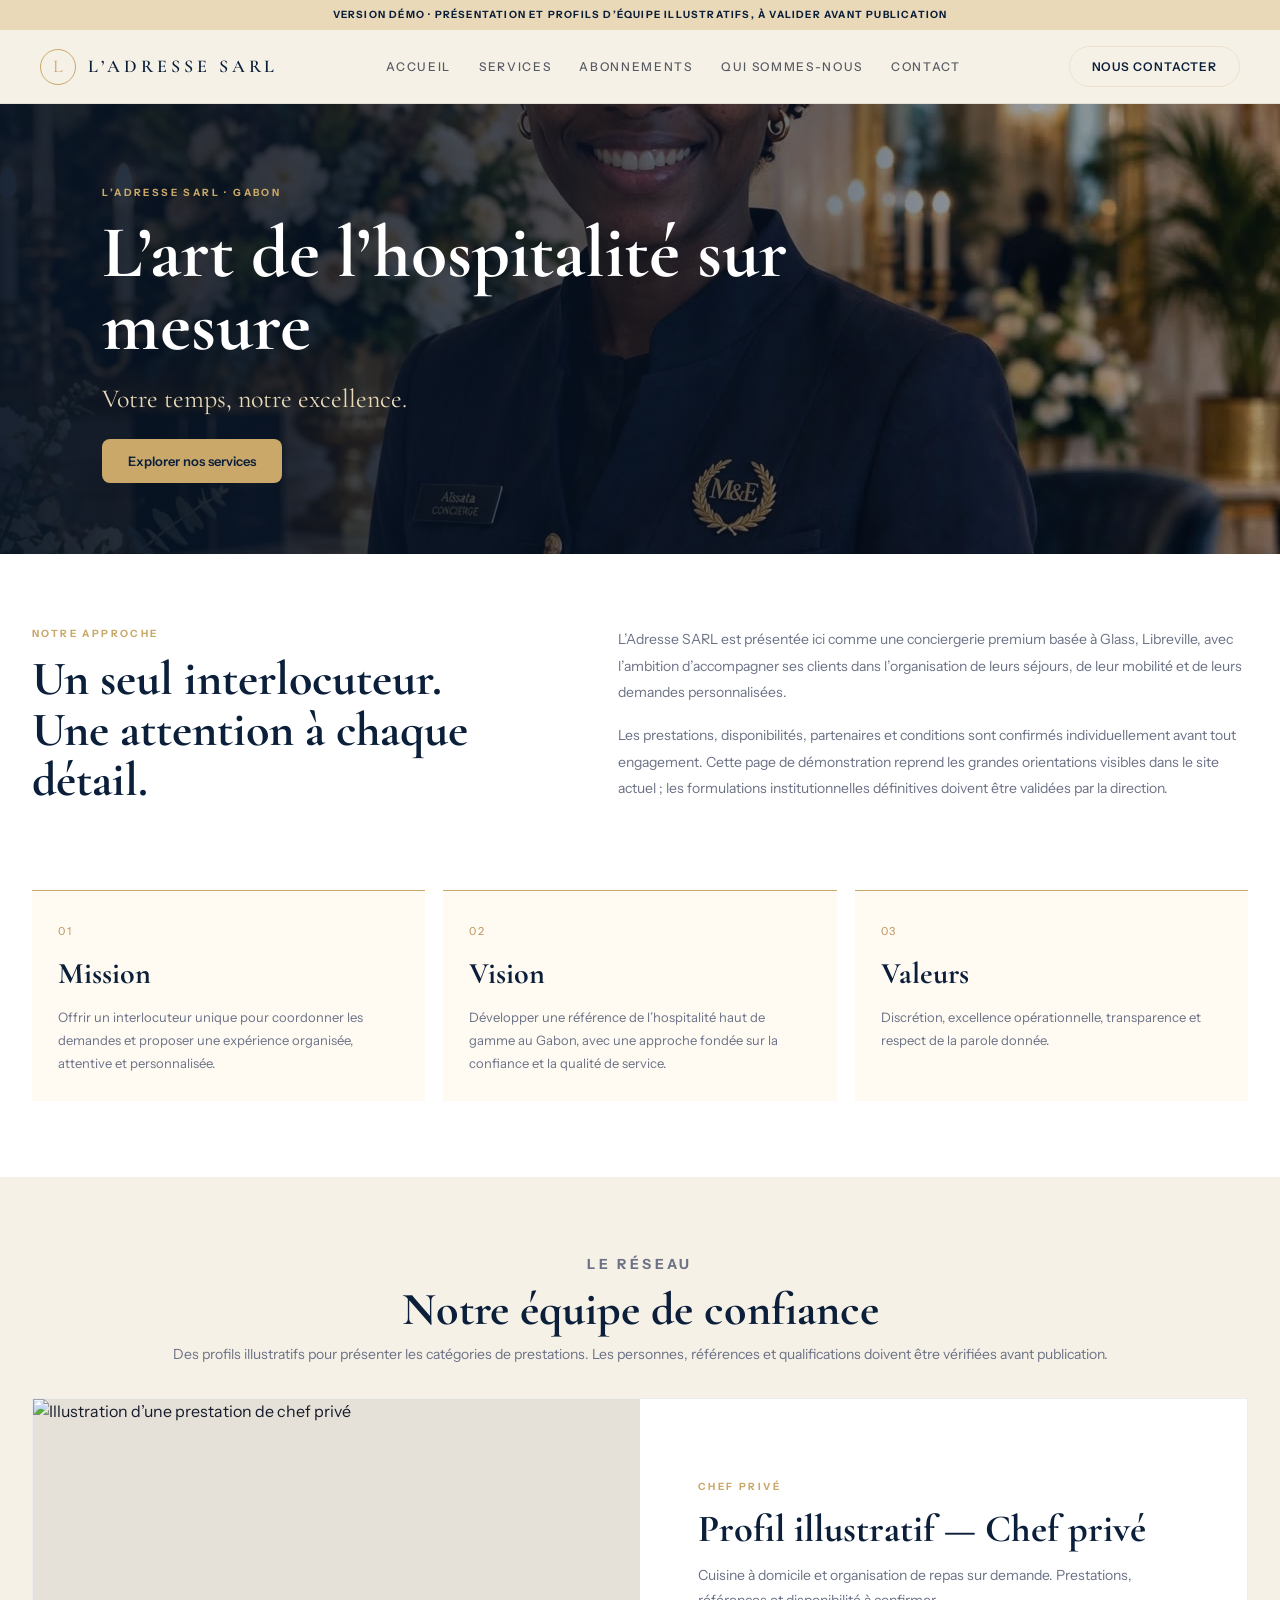
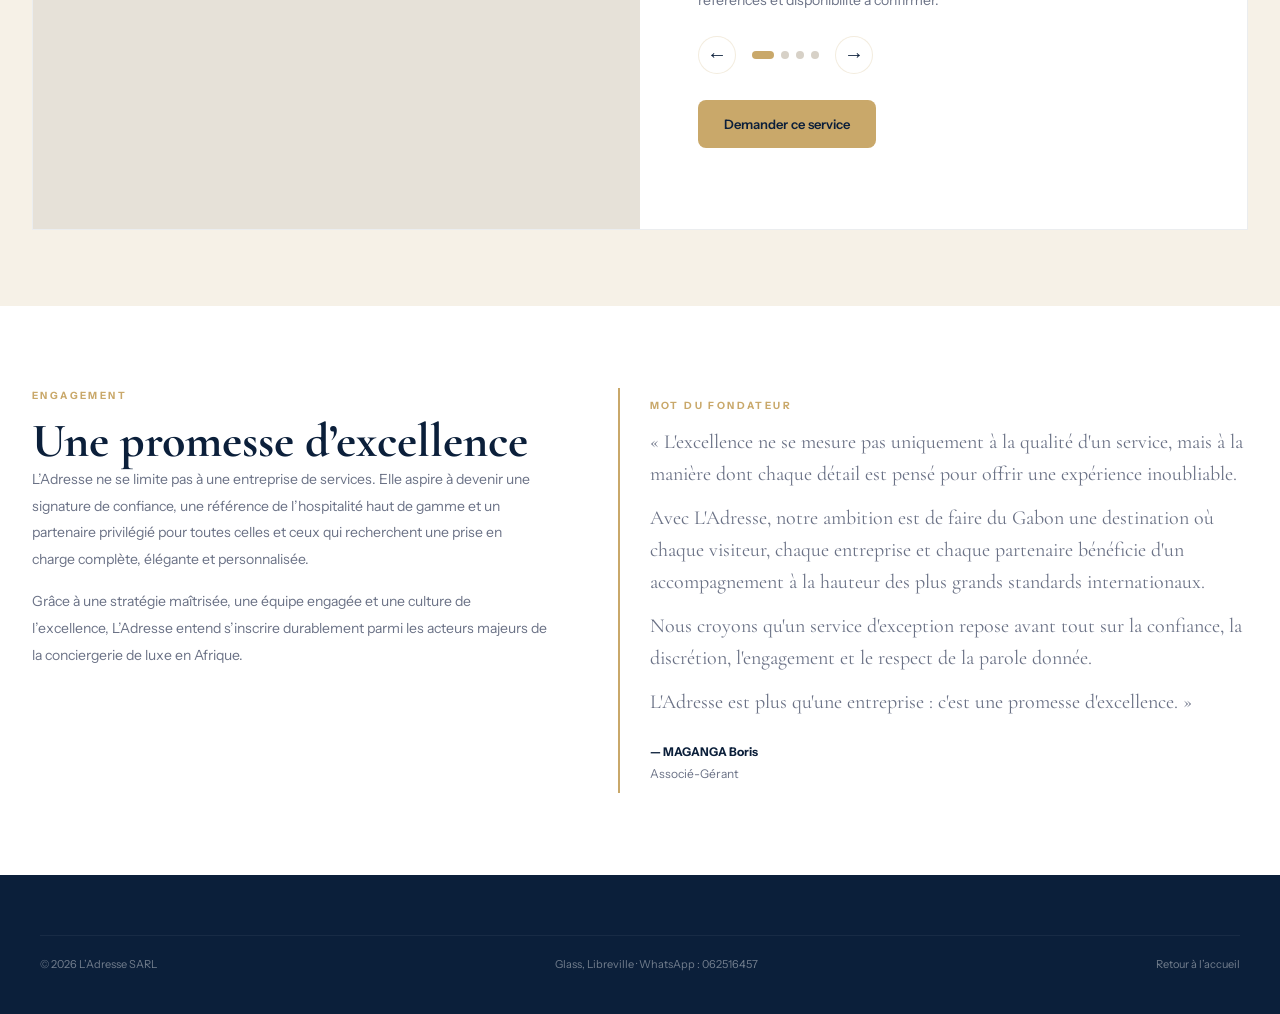
==== commit dfd53270: "Add files via upload" ====
--- a/qui-sommes-nous.html
+++ b/qui-sommes-nous.html
@@ -1,72 +1,102 @@
 <!DOCTYPE html>
 <html lang="fr">
-<head><meta charset="UTF-8"><meta name="viewport" content="width=device-width, initial-scale=1.0">
-<title>Qui sommes nous - L’Adresse SARL</title>
-<link href="https://fonts.googleapis.com/css2?family=Cormorant+Garamond:wght@400;600;700&family=Instrument+Sans:wght@400;500;600&display=swap" rel="stylesheet">
-<link rel="stylesheet" href="style.css"></head>
+<head>
+  <meta charset="UTF-8">
+  <meta name="viewport" content="width=device-width, initial-scale=1.0">
+  <meta name="theme-color" content="#0B1F3A">
+  <meta name="description" content="Découvrez l’approche de L’Adresse SARL : discrétion, hospitalité et accompagnement personnalisé au Gabon.">
+  <title>Qui sommes-nous | L’Adresse SARL</title>
+  <link rel="preconnect" href="https://fonts.googleapis.com">
+  <link rel="preconnect" href="https://fonts.gstatic.com" crossorigin>
+  <link href="https://fonts.googleapis.com/css2?family=Cormorant+Garamond:wght@400;500;600;700&family=Instrument+Sans:wght@400;500;600&display=swap" rel="stylesheet">
+  <link rel="stylesheet" href="style.css">
+</head>
 <body>
-<header class="top-header">
-  <div class="brand"><div class="brand-icon">L</div><div class="brand-name">L’ADRESSE SARL</div></div>
-  <nav class="nav" id="mainNav">
-    <a href="index.html#accueil">Accueil ·</a>
-    <a href="index.html#services-cards">Services ·</a>
-    <a href="index.html#abonnements">Abonnements ·</a>
-    <a href="qui-sommes-nous.html">Qui sommes nous ·</a>
-    <a href="index.html#contact">Contact</a>
-  </nav>
-  <div style="display:flex;gap:10px;align-items:center">
-    <a class="btn-contact hide-mobile" href="index.html#abonnements">Abonnements</a>
-    <button class="burger" id="burgerBtn" aria-label="Menu">☰</button>
-  </div>
-</header>
-<section class="hero" style="min-height:55vh"><div class="hero-left"><small style="letter-spacing:0.28em;color:var(--gold-light);font-weight:600">QUI SOMMES NOUS</small><h1>L’art de l’hospitalité sur mesure</h1><div class="hero-sub">Votre temps, notre excellence.</div><p class="hero-desc">Basée à Glass, Libreville. Capital 2.000.000 FCFA. Gérante Mme NGUIANOUKOU TSONGO Tatiana Sandra. Un seul interlocuteur pour votre séjour.</p></div><div class="hero-right"><img src="https://images.unsplash.com/photo-1566073771259-6a8506099945?w=800"></div></section>
-<section style="padding:80px 0;background:var(--cream)"><div class="container" style="max-width:900px"><h2 style="font-size:42px;color:var(--navy)">Notre histoire</h2><p style="color:var(--muted);margin:16px 0 40px;line-height:1.7">L’Adresse SARL née de la volonté d’offrir à Libreville une conciergerie premium discrète et efficace. Nous organisons séjours, mobilité, chefs privés, guides et événements avec des partenaires agréés.</p><h2 style="font-size:32px;color:var(--navy)">Mission</h2><p style="color:var(--muted);margin:10px 0 30px">Offrir un seul interlocuteur, organisation complète, expérience sans compromis. Obligation de moyens.</p><h2 style="font-size:32px;color:var(--navy)">Vision</h2><p style="color:var(--muted);margin:10px 0 30px">Devenir L’Adresse de référence à Libreville et Port-Gentil pour une clientèle exigeante.</p><h2 style="font-size:32px;color:var(--navy)">Nos valeurs</h2><ul style="list-style:none;display:grid;gap:10px;margin-top:16px"><li>✓ Discrétion absolue</li><li>✓ Excellence opérationnelle</li><li>✓ Confidentialité renforcée - 2 Sheets séparés</li><li>✓ Partenaires agréés - 2 cliniques, 2 sécurités</li><li>✓ Transparence - prix Dès / Sur devis / Commission expliquée</li></ul></div></section>
-
-<section style="padding:60px 0;background:var(--cream2)">
-<div class="container">
-<h2 style="font-size:42px;color:var(--navy);text-align:center">Notre équipe de confiance</h2>
-<p style="text-align:center;color:var(--muted);margin-top:10px">Des professionnels vérifiés à votre service</p>
-<div id="teamCarousel" style="display:grid;grid-template-columns:1fr 1fr;gap:0;margin-top:40px;background:white;border-radius:20px;overflow:hidden;border:1px solid var(--border);box-shadow:0 20px 40px rgba(0,0,0,0.08)">
-  <div style="height:500px;background:#ddd;overflow:hidden"><img id="teamImg" src="https://images.unsplash.com/photo-1556910103-1c02745a30bf?w=800" style="height:100%;object-fit:cover;transition:opacity 0.5s"></div>
-  <div style="padding:40px;display:flex;flex-direction:column;justify-content:center">
-    <small id="teamRole" style="letter-spacing:0.28em;color:var(--gold);font-weight:600;transition:0.3s">CHEF PRIVÉ</small>
-    <h3 id="teamName" style="font-size:36px;color:var(--navy);margin:12px 0;transition:0.3s">Chef Emmanuel</h3>
-    <p id="teamDesc" style="color:var(--muted);line-height:1.7;transition:0.3s">Cuisine gabonaise & française, service discret à domicile, produits frais du marché de Glass. Disponible sur devis. Références hôtels 5 étoiles.</p>
-    <div style="display:flex;gap:8px;margin-top:24px"><span class="dot active"></span><span class="dot"></span><span class="dot"></span><span class="dot"></span></div>
-    <button class="btn-gold" style="margin-top:24px;width:fit-content" onclick="window.location.href='service-conciergerie.html'">Demander ce service</button>
-  </div>
-</div>
-</div>
-</section>
-
-<footer class="footer"><div class="footer-bottom"><span>© 2026 L’Adresse SARL</span><span>Glass, Libreville – Confidentialité renforcée</span></div></footer>
-<script>
-const team=[
-{role:'CHEF PRIVÉ',name:'Chef Emmanuel',desc:'Cuisine gabonaise & française, service discret à domicile, produits frais du marché de Glass. Disponible sur devis. Références hôtels 5 étoiles.',img:'https://images.unsplash.com/photo-1556910103-1c02745a30bf?w=800'},
-{role:'NOUNOU & GARDE',name:'Aline - Nounou certifiée',desc:'Garde d’enfants experte, bilingue FR/EN, références vérifiées, disponible jour/nuit. Formation premiers secours. Confidentialité absolue.',img:'https://images.unsplash.com/photo-1596464716127-f2a82984de30?w=800'},
-{role:'CHAUFFEUR PRIVÉ',name:'Bertrand - Chauffeur',desc:'Chauffeur privé berline & SUV Premium, connaissance parfaite de Libreville, discrétion et ponctualité. 20.000 FCFA/j berline, 35.000 SUV.',img:'https://images.unsplash.com/photo-1507003211169-0a1dd7228f2d?w=800'},
-{role:'MÉNAGE & ENTRETIEN',name:'Équipe Housekeeping',desc:'Ménage premium, pressing, gestion Airbnb, entretien domicile. Formation hôtellerie, matériel inclus, service après-fête.',img:'https://images.unsplash.com/photo-1581578731548-c64695cc6952?w=800'}
-];
-let idx=0;
-function showTeam(i){
- const img=document.getElementById('teamImg');
- img.style.opacity=0;
- setTimeout(()=>{
-   img.src=team[i].img;
-   document.getElementById('teamRole').innerText=team[i].role;
-   document.getElementById('teamName').innerText=team[i].name;
-   document.getElementById('teamDesc').innerText=team[i].desc;
-   document.querySelectorAll('.dot').forEach((d,j)=>d.classList.toggle('active',j===i));
-   img.style.opacity=1;
- },300);
-}
-setInterval(()=>{idx=(idx+1)%team.length; showTeam(idx);},4000);
-</script>
-<script>
-const burger=document.getElementById('burgerBtn');
-const nav=document.getElementById('mainNav');
-if(burger){burger.addEventListener('click',()=>{nav.classList.toggle('open'); burger.textContent=nav.classList.contains('open')?'✕':'☰';});}
-document.querySelectorAll('.nav a').forEach(a=>a.addEventListener('click',()=>{nav.classList.remove('open'); if(burger) burger.textContent='☰';}));
-</script>
+  <div class="demo-ribbon" role="note">VERSION DÉMO · Présentation et profils d’équipe illustratifs, à valider avant publication</div>
+  <header class="top-header">
+    <a class="brand" href="index.html#accueil" aria-label="L’Adresse SARL — Accueil"><div class="brand-icon" aria-hidden="true">L</div><div class="brand-name">L’ADRESSE SARL</div></a>
+    <nav class="nav" id="mainNav" aria-label="Navigation principale">
+      <a href="index.html#accueil">Accueil</a><a href="index.html#services-cards">Services</a><a href="index.html#abonnements">Abonnements</a><a href="qui-sommes-nous.html" aria-current="page">Qui sommes-nous</a><a href="index.html#contact">Contact</a>
+    </nav>
+    <div style="display:flex;gap:10px;align-items:center"><a class="btn-contact hide-mobile" href="https://wa.me/24162516457" target="_blank" rel="noopener noreferrer">Nous contacter</a><button class="burger" id="burgerBtn" type="button" aria-label="Ouvrir le menu" aria-controls="mainNav" aria-expanded="false">☰</button></div>
+  </header>
+  <main>
+    <section class="about-hero">
+      <div class="about-hero-image" role="img" aria-label="Ambiance de séjour haut de gamme"></div>
+      <div class="about-hero-content">
+        <p class="section-kicker">L’ADRESSE SARL · GABON</p>
+        <h1>L’art de l’hospitalité sur mesure</h1>
+        <p>Votre temps, notre excellence.</p>
+        <a class="btn-gold" href="index.html#services-cards">Explorer nos services</a>
+      </div>
+    </section>
+    <section class="about-story">
+      <div class="container">
+        <div class="about-story-heading"><p class="section-kicker">Notre approche</p><h2>Un seul interlocuteur.<br>Une attention à chaque détail.</h2></div>
+        <div class="about-story-copy"><p>L’Adresse SARL est présentée ici comme une conciergerie premium basée à Glass, Libreville, avec l’ambition d’accompagner ses clients dans l’organisation de leurs séjours, de leur mobilité et de leurs demandes personnalisées.</p><p>Les prestations, disponibilités, partenaires et conditions sont confirmés individuellement avant tout engagement. Cette page de démonstration reprend les grandes orientations visibles dans le site actuel ; les formulations institutionnelles définitives doivent être validées par la direction.</p></div>
+      </div>
+    </section>
+    <section class="institutional">
+      <div class="container institutional-grid">
+        <article><span>01</span><h2>Mission</h2><p>Offrir un interlocuteur unique pour coordonner les demandes et proposer une expérience organisée, attentive et personnalisée.</p></article>
+        <article><span>02</span><h2>Vision</h2><p>Développer une référence de l’hospitalité haut de gamme au Gabon, avec une approche fondée sur la confiance et la qualité de service.</p></article>
+        <article><span>03</span><h2>Valeurs</h2><p>Discrétion, excellence opérationnelle, transparence et respect de la parole donnée.</p></article>
+      </div>
+    </section>
+    <section class="team-section">
+      <div class="container">
+        <div class="section-header"><p class="section-kicker">Le réseau</p><h2>Notre équipe de confiance</h2><p>Des profils illustratifs pour présenter les catégories de prestations. Les personnes, références et qualifications doivent être vérifiées avant publication.</p></div>
+        <div id="teamCarousel" class="team-carousel">
+          <div class="team-visual"><img id="teamImg" src="https://images.unsplash.com/photo-1556910103-1c02745a30bf?w=900" alt="Illustration d’une prestation de chef privé" loading="lazy"></div>
+          <div class="team-copy">
+            <p class="section-kicker" id="teamRole">CHEF PRIVÉ</p><h3 id="teamName">Profil illustratif — Chef privé</h3><p id="teamDesc">Cuisine à domicile et organisation de repas sur demande. Prestations, références et disponibilité à confirmer.</p>
+            <div class="team-controls"><button type="button" id="teamPrev" aria-label="Profil précédent">←</button><div id="teamDots" aria-label="Choisir un profil"></div><button type="button" id="teamNext" aria-label="Profil suivant">→</button></div>
+            <a class="btn-gold" href="service-conciergerie.html">Demander ce service</a>
+          </div>
+        </div>
+      </div>
+    </section>
+    <section class="founder-section">
+      <div class="container founder-grid">
+        <div><p class="section-kicker">Engagement</p><h2>Une promesse d’excellence</h2><p>L’Adresse ne se limite pas à une entreprise de services. Elle aspire à devenir une signature de confiance, une référence de l’hospitalité haut de gamme et un partenaire privilégié pour toutes celles et ceux qui recherchent une prise en charge complète, élégante et personnalisée.</p><p>Grâce à une stratégie maîtrisée, une équipe engagée et une culture de l’excellence, L’Adresse entend s’inscrire durablement parmi les acteurs majeurs de la conciergerie de luxe en Afrique.</p></div>
+        <blockquote><p class="section-kicker">Mot du Fondateur</p><p>« L'excellence ne se mesure pas uniquement à la qualité d'un service, mais à la manière dont chaque détail est pensé pour offrir une expérience inoubliable.</p><p>Avec L'Adresse, notre ambition est de faire du Gabon une destination où chaque visiteur, chaque entreprise et chaque partenaire bénéficie d'un accompagnement à la hauteur des plus grands standards internationaux.</p><p>Nous croyons qu'un service d'exception repose avant tout sur la confiance, la discrétion, l'engagement et le respect de la parole donnée.</p><p>L'Adresse est plus qu'une entreprise : c'est une promesse d'excellence. »</p><footer>— MAGANGA Boris <span>Associé-Gérant</span></footer></blockquote>
+      </div>
+    </section>
+  </main>
+  <footer class="footer"><div class="footer-bottom"><span>© 2026 L’Adresse SARL</span><span>Glass, Libreville · WhatsApp : <a href="https://wa.me/24162516457">062516457</a></span><a href="index.html">Retour à l’accueil</a></div></footer>
+  <script>
+    const team = [
+      {role:"CHEF PRIVÉ",name:"Profil illustratif — Chef privé",desc:"Cuisine à domicile et organisation de repas sur demande. Prestations, références et disponibilité à confirmer.",img:"https://images.unsplash.com/photo-1556910103-1c02745a30bf?w=900",alt:"Illustration d’une prestation de chef privé"},
+      {role:"GARDE D’ENFANTS",name:"Profil illustratif — Garde d’enfants",desc:"Présentation d’une catégorie de service. Qualifications, références et modalités à vérifier avant toute réservation.",img:"https://images.unsplash.com/photo-1596464716127-f2a82984de30?w=900",alt:"Illustration d’un service de garde d’enfants"},
+      {role:"CHAUFFEUR PRIVÉ",name:"Profil illustratif — Chauffeur",desc:"Déplacements privés et transferts selon disponibilité. Tarifs et conditions à confirmer.",img:"https://images.unsplash.com/photo-1507003211169-0a1dd7228f2d?w=900",alt:"Illustration d’un profil professionnel"},
+      {role:"MÉNAGE & ENTRETIEN",name:"Profil illustratif — Entretien",desc:"Présentation d’une catégorie de prestation. Équipe, équipement et périmètre d’intervention à confirmer.",img:"https://images.unsplash.com/photo-1581578731548-c64695cc6952?w=900",alt:"Illustration d’une prestation d’entretien"}
+    ];
+    let activeTeam = 0;
+    function showTeam(i) {
+      activeTeam = (i + team.length) % team.length;
+      const item = team[activeTeam];
+      document.getElementById("teamImg").src = item.img;
+      document.getElementById("teamImg").alt = item.alt;
+      document.getElementById("teamRole").textContent = item.role;
+      document.getElementById("teamName").textContent = item.name;
+      document.getElementById("teamDesc").textContent = item.desc;
+      const dots = document.getElementById("teamDots");
+      dots.replaceChildren();
+      team.forEach((entry, n) => {
+        const b = document.createElement("button");
+        b.type = "button"; b.className = n === activeTeam ? "team-dot active" : "team-dot";
+        b.setAttribute("aria-label", "Afficher le profil " + (n + 1));
+        b.setAttribute("aria-pressed", String(n === activeTeam));
+        b.addEventListener("click", () => showTeam(n));
+        dots.appendChild(b);
+      });
+    }
+    document.getElementById("teamPrev").addEventListener("click", () => showTeam(activeTeam - 1));
+    document.getElementById("teamNext").addEventListener("click", () => showTeam(activeTeam + 1));
+    showTeam(0);
+    const burger = document.getElementById("burgerBtn"), nav = document.getElementById("mainNav");
+    burger.addEventListener("click", () => { const open = nav.classList.toggle("open"); burger.textContent = open ? "✕" : "☰"; burger.setAttribute("aria-expanded", String(open)); burger.setAttribute("aria-label", open ? "Fermer le menu" : "Ouvrir le menu"); });
+    nav.querySelectorAll("a").forEach(a => a.addEventListener("click", () => { nav.classList.remove("open"); burger.textContent = "☰"; burger.setAttribute("aria-expanded","false"); }));
+  </script>
 </body>
-</html>
+</html>
--- a/style.css
+++ b/style.css
@@ -106,3 +106,99 @@
 .config-body div[style*="grid-template-columns:1fr 1fr"]{grid-template-columns:1fr !important}
 #teamCarousel{grid-template-columns:1fr !important}
 }
+.q-btn {
+  display: block;
+  text-align: center;
+  text-decoration: none;
+}
+
+button:focus-visible,
+a:focus-visible {
+  outline: 3px solid var(--gold);
+  outline-offset: 4px;
+}
+
+@media (prefers-reduced-motion: reduce) {
+  *,
+  *::before,
+  *::after {
+    scroll-behavior: auto !important;
+    animation-duration: 0.01ms !important;
+    animation-iteration-count: 1 !important;
+    transition-duration: 0.01ms !important;
+  }
+}
+
+
+/* --- L’Adresse — améliorations de la maquette de démonstration --- */
+.demo-ribbon{position:relative;z-index:120;text-align:center;background:#e9d9b8;color:#0b1f3a;padding:7px 14px;font-size:10px;letter-spacing:.12em;font-weight:700;text-transform:uppercase}
+.hero-overlay{display:block;position:relative;min-height:76vh;isolation:isolate;background:var(--navy)}
+.hero-overlay .hero-right{position:absolute;inset:0;z-index:-2;background:#18253a}
+.hero-overlay .hero-right:after{content:"";position:absolute;inset:0;background:linear-gradient(90deg,rgba(7,20,38,.91) 0%,rgba(7,20,38,.68) 45%,rgba(7,20,38,.15) 100%),linear-gradient(0deg,rgba(7,20,38,.38),transparent 45%)}
+.hero-overlay .hero-right img{width:100%;height:100%;min-height:76vh;object-fit:cover;object-position:center 48%;opacity:.94}
+.hero-overlay .hero-left{background:transparent;min-height:76vh;max-width:790px;padding:clamp(52px,8vw,110px) clamp(24px,8vw,110px);position:relative}
+.hero-overlay .hero-left h1{font-size:clamp(48px,6.6vw,86px);line-height:.9;letter-spacing:-.025em;margin:16px 0 22px}
+.hero-eyebrow,.section-kicker{font-size:10px;letter-spacing:.24em;text-transform:uppercase;color:var(--gold);font-weight:700}
+.hero-overlay .hero-sub{font-size:clamp(22px,2.5vw,30px);color:var(--gold-light)}
+.hero-overlay .hero-desc{max-width:520px;font-size:15px;color:rgba(255,255,255,.82)}
+.hero-overlay .hero-loc{margin-top:26px}
+.demo-note{color:var(--gold-light);font-size:11px;text-align:center;letter-spacing:.04em}
+.editorial-section{padding:84px 0;background:#fff}
+.editorial-section h2,.partners-strip h2{font-size:clamp(34px,4vw,48px);color:var(--navy);margin:10px 0}
+.editorial-intro,.partners-strip p{color:var(--muted);max-width:650px}
+.editorial-grid{display:grid;grid-template-columns:repeat(3,minmax(0,1fr));gap:18px;margin-top:34px}
+.editorial-grid article{padding:28px;border:1px solid var(--border);background:var(--cream);min-height:230px}
+.editorial-grid article span{font-size:9px;letter-spacing:.16em;color:var(--gold-hover);font-weight:700}
+.editorial-grid h3{font-size:27px;line-height:1.05;color:var(--navy);margin:20px 0 12px}
+.editorial-grid p{font-size:13px;color:var(--muted);line-height:1.7}
+.editorial-grid small{display:block;margin-top:20px;font-size:10px;color:#8b7b61;text-transform:uppercase;letter-spacing:.08em}
+.partners-strip{padding:64px 0;background:var(--cream2)}
+.partner-placeholders{display:grid;grid-template-columns:repeat(3,1fr);gap:14px;margin-top:28px}
+.partner-placeholders span{padding:22px 14px;border:1px dashed rgba(11,31,58,.22);text-align:center;color:var(--muted);font-size:12px;background:rgba(255,255,255,.55)}
+.about-hero{position:relative;min-height:450px;display:flex;align-items:center;isolation:isolate;background:var(--navy);color:white;overflow:hidden}
+.about-hero-image{position:absolute;inset:0;z-index:-2;background-image:linear-gradient(90deg,rgba(7,20,38,.92),rgba(7,20,38,.6) 60%,rgba(7,20,38,.25)),url('a1.jpg');background-size:cover;background-position:center}
+.about-hero-content{max-width:900px;padding:70px clamp(24px,8vw,110px)}
+.about-hero h1{font-size:clamp(42px,6vw,74px);line-height:.98;max-width:750px;margin:16px 0}
+.about-hero-content>p:not(.section-kicker){font-family:'Cormorant Garamond';font-size:26px;color:var(--gold-light);margin-bottom:28px}
+.about-story{padding:72px 0;background:white}
+.about-story .container{display:grid;grid-template-columns:.9fr 1.1fr;gap:70px;align-items:start}
+.about-story h2,.founder-section h2{font-size:clamp(34px,4vw,48px);line-height:1.05;color:var(--navy);margin-top:12px}
+.about-story-copy p,.founder-grid>div>p:not(.section-kicker){color:var(--muted);font-size:14px;line-height:1.9;margin-bottom:16px}
+.institutional{padding:0 0 76px;background:white}
+.institutional-grid{display:grid;grid-template-columns:repeat(3,1fr);gap:18px}
+.institutional-grid article{padding:26px;border-top:1px solid var(--gold);background:var(--cream)}
+.institutional-grid article>span{font-size:11px;color:var(--gold-hover);letter-spacing:.15em}
+.institutional-grid h2{font-size:30px;color:var(--navy);margin:8px 0}
+.institutional-grid p{font-size:13px;color:var(--muted);line-height:1.75}
+.team-section{padding:76px 0;background:var(--cream2)}
+.team-section .section-header{padding:0;text-align:center}
+.team-section .section-header h2{font-size:clamp(34px,4vw,46px);margin:10px 0}
+.team-carousel{display:grid;grid-template-columns:1fr 1fr;background:#fff;border:1px solid var(--border);margin-top:32px;overflow:hidden}
+.team-visual{min-height:430px;background:#e6e1d8}
+.team-visual img{height:100%;min-height:430px;object-fit:cover}
+.team-copy{padding:clamp(28px,5vw,58px);display:flex;flex-direction:column;align-items:flex-start;justify-content:center}
+.team-copy h3{font-size:clamp(30px,3vw,42px);line-height:1.05;color:var(--navy);margin:14px 0}
+.team-copy>p:not(.section-kicker){font-size:14px;line-height:1.8;color:var(--muted);margin-bottom:22px}
+.team-controls{display:flex;align-items:center;gap:16px;margin:0 0 26px}
+.team-controls>button{border:1px solid var(--border-gold);background:white;color:var(--navy);width:38px;height:38px;border-radius:50%;font-size:20px;cursor:pointer}
+#teamDots{display:flex;gap:7px}
+.team-dot{width:8px;height:8px;border:0;border-radius:10px;background:#d7d1c7;cursor:pointer}
+.team-dot.active{width:22px;background:var(--gold)}
+.founder-section{padding:82px 0;background:white}
+.founder-grid{display:grid;grid-template-columns:.9fr 1.1fr;gap:70px;align-items:start}
+.founder-grid blockquote{border-left:2px solid var(--gold);padding:10px 0 10px 30px;color:var(--muted);font-family:'Cormorant Garamond';font-size:20px;line-height:1.6}
+.founder-grid blockquote p{margin-bottom:12px}
+.founder-grid blockquote .section-kicker{font-family:'Instrument Sans';font-size:10px}
+.founder-grid blockquote footer{font-family:'Instrument Sans';font-size:12px;font-weight:700;color:var(--navy);margin-top:24px}
+.founder-grid blockquote footer span{display:block;color:var(--muted);font-weight:400;margin-top:3px}
+@media(max-width:800px){
+ .hero-overlay,.hero-overlay .hero-left{min-height:620px}
+ .hero-overlay .hero-right img{min-height:620px}
+ .hero-overlay .hero-left{padding:70px 24px}
+ .editorial-grid,.partner-placeholders,.institutional-grid{grid-template-columns:1fr}
+ .about-story .container,.founder-grid{grid-template-columns:1fr;gap:24px}
+ .team-carousel{grid-template-columns:1fr}
+ .team-visual,.team-visual img{min-height:300px;height:300px}
+ .team-copy{padding:28px}
+}
+@media(prefers-reduced-motion:reduce){.hero-overlay *{transition:none!important}}
